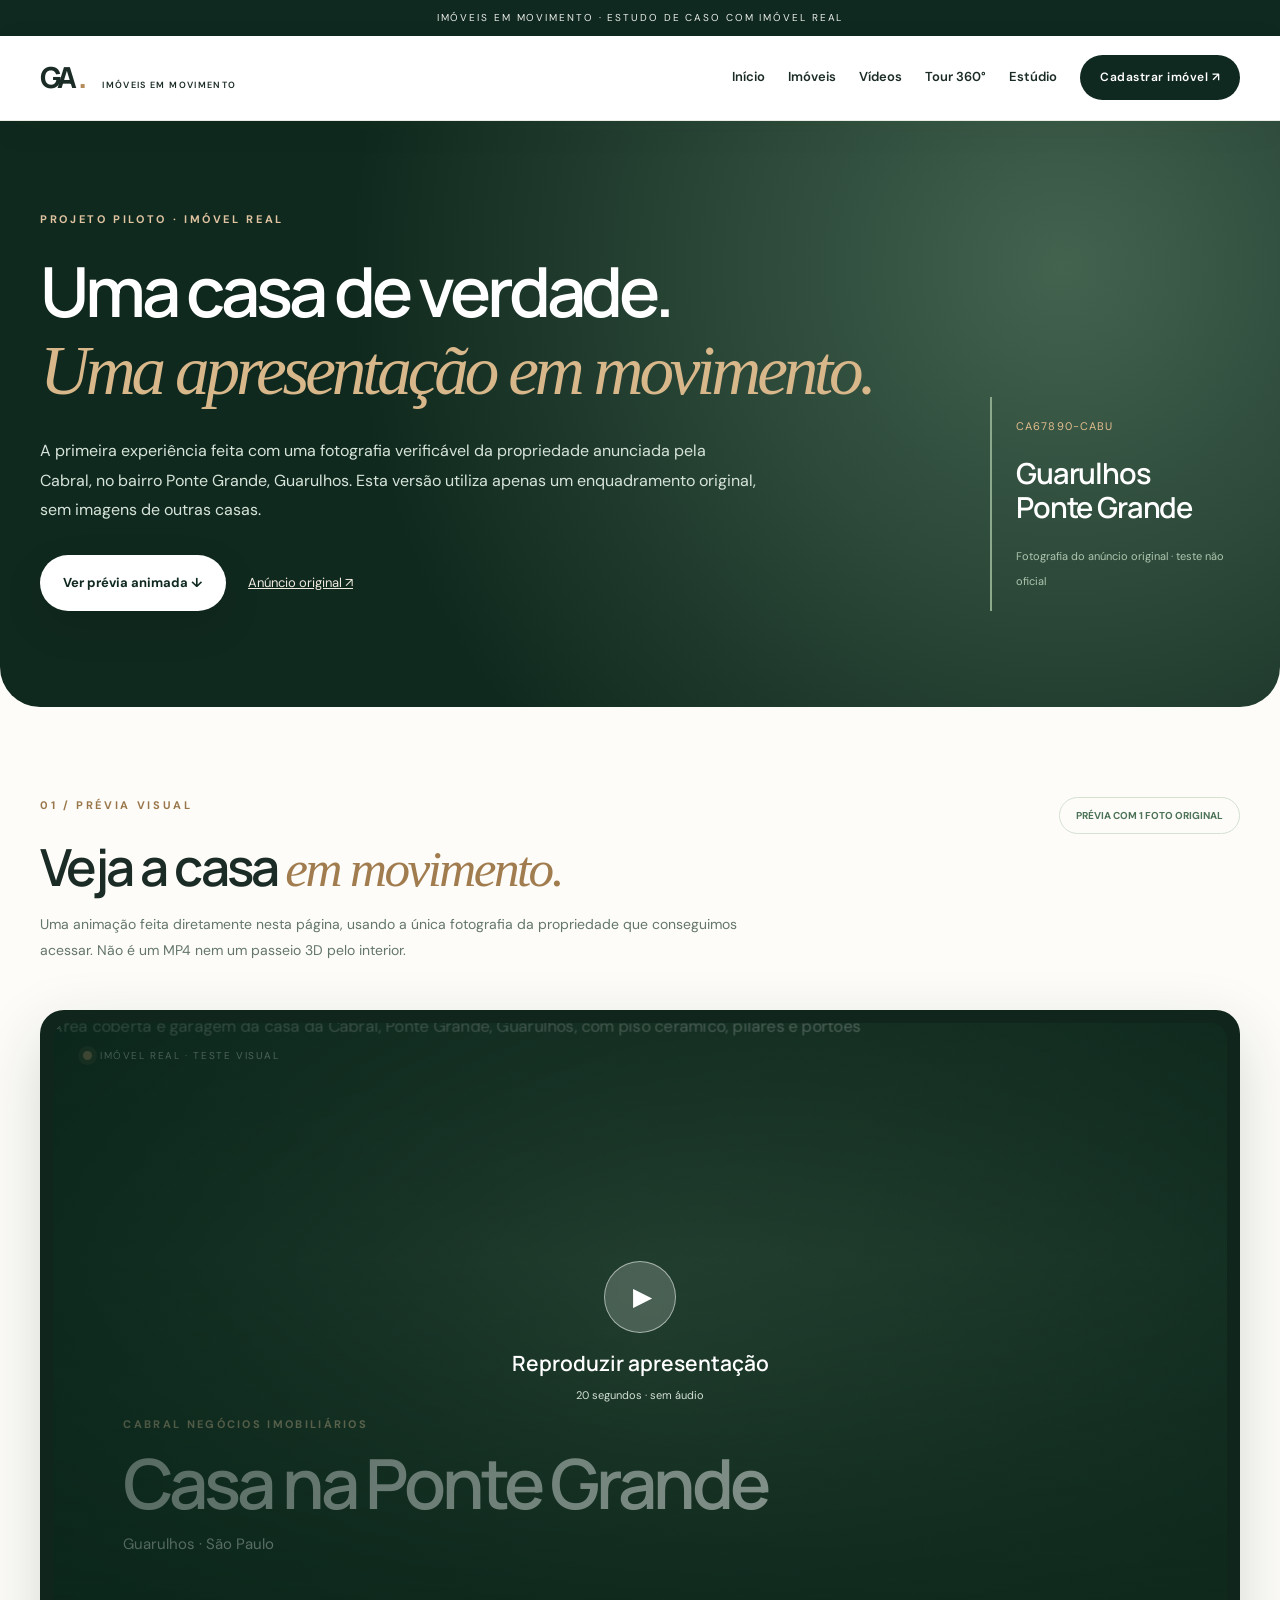
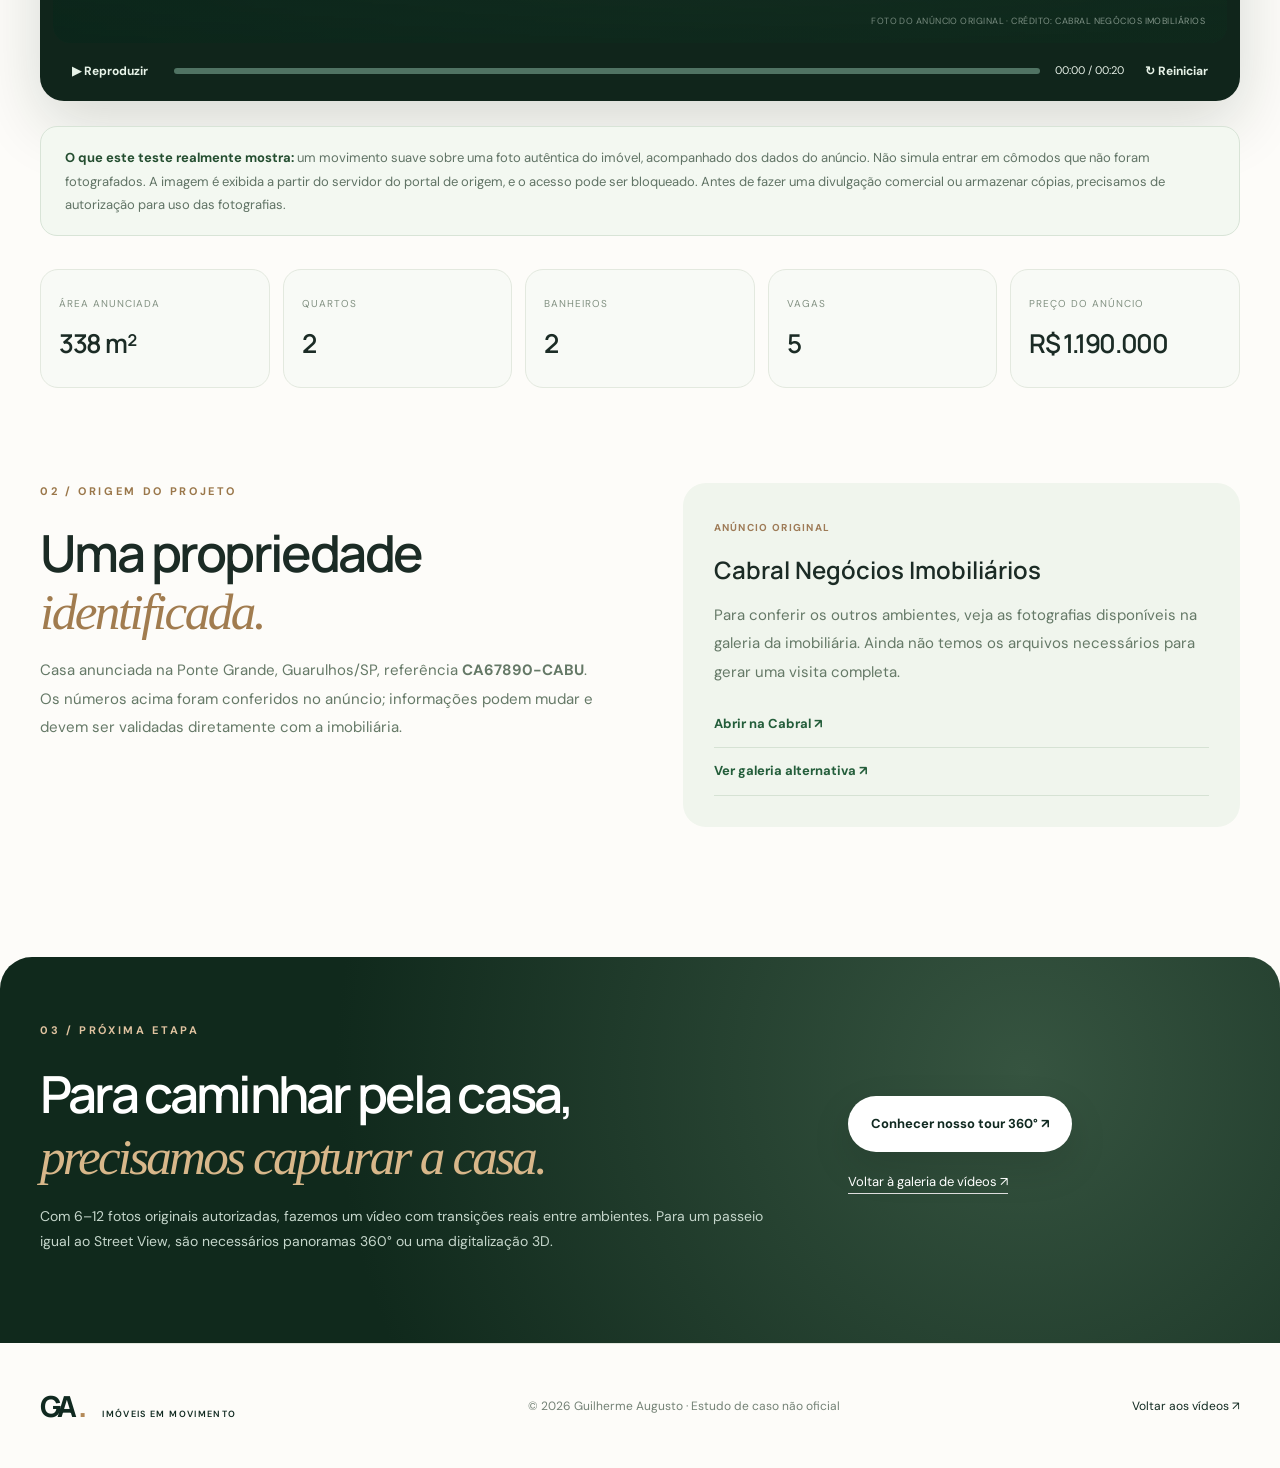
==== cabral-ponte-grande.html @ df55c334 "feat: estudo de caso Cabral Ponte Grande com previa audiovisual de foto real" ====
<!doctype html>
<html lang="pt-BR"><head>
<meta charset="utf-8"><meta name="viewport" content="width=device-width,initial-scale=1">
<meta name="theme-color" content="#102920"><meta name="description" content="Prévia animada com fotografia original e dados verificados do imóvel da Cabral Negócios Imobiliários, Ponte Grande, Guarulhos.">
<title>Casa real da Cabral · Teste de apresentação | Imóveis em Movimento</title>
<link rel="icon" href="assets/favicon.svg" type="image/svg+xml">
<link rel="stylesheet" href="css/styles.css"><link rel="stylesheet" href="css/showcase.css"><link rel="stylesheet" href="css/cabral.css">
<script defer src="js/app.js"></script><script defer src="js/cabral.js"></script>
</head><body>
<a class="skip" href="#main">Ir para o conteúdo</a>
<div class="announcement">IMÓVEIS EM MOVIMENTO · ESTUDO DE CASO COM IMÓVEL REAL</div>
<header class="nav-shell"><div class="wrap nav"><a href="index.html" class="logo" aria-label="Imóveis em Movimento, início">GA<span>.</span><small>IMÓVEIS EM MOVIMENTO</small></a><button class="menu-toggle" aria-label="Abrir navegação" aria-expanded="false">☰</button><nav class="nav-links" aria-label="Navegação principal"><a href="index.html">Início</a><a href="imoveis.html">Imóveis</a><a href="videos.html">Vídeos</a><a href="tour-virtual.html">Tour 360°</a><a href="estudio.html">Estúdio</a><a href="cadastrar.html" class="nav-cta">Cadastrar imóvel ↗</a></nav></div></header>
<main id="main">
<section class="cabral-header"><div class="wrap cabral-header-inner">
<div><div class="eyebrow light">PROJETO PILOTO · IMÓVEL REAL</div>
<h1>Uma casa de verdade.<br><em>Uma apresentação em movimento.</em></h1>
<p>A primeira experiência feita com uma fotografia verificável da propriedade anunciada pela Cabral, no bairro Ponte Grande, Guarulhos. Esta versão utiliza apenas um enquadramento original, sem imagens de outras casas.</p>
<div class="cabral-hero-actions"><a href="#player" class="btn btn-light">Ver prévia animada ↓</a><a href="https://www.cabralimobiliaria.com/imovel/casa-guarulhos-2-quartos/CA67890-CABU" class="cabral-text-link" target="_blank" rel="noopener noreferrer">Anúncio original ↗</a></div></div>
<div class="cabral-index"><span>CA67890-CABU</span><strong>Guarulhos<br>Ponte Grande</strong><small>Fotografia do anúncio original · teste não oficial</small></div></div></section>
<section class="cabral-main wrap" id="player">
<div class="cabral-topline"><div><div class="eyebrow">01 / PRÉVIA VISUAL</div><h2>Veja a casa <em>em movimento.</em></h2><p>Uma animação feita diretamente nesta página, usando a única fotografia da propriedade que conseguimos acessar. Não é um MP4 nem um passeio 3D pelo interior.</p></div>
<span class="cabral-tag">PRÉVIA COM 1 FOTO ORIGINAL</span></div>
<div class="cabral-film-shell" id="cabral-film-shell">
<div class="cabral-film" id="cabral-film" role="group" aria-label="Apresentação animada de um imóvel real da Cabral">
<img id="cabral-photo" src="https://www.chavesnamao.com.br/imn/0850x0450/N/60/imoveis/1340374/44616697/sp-guarulhos-ponte-grande-rua-manoel-martins-novo-casa-sobrado-a-venda-2-quartos-6a54d4c6-1.jpg" alt="Área coberta e garagem da casa da Cabral, Ponte Grande, Guarulhos, com piso cerâmico, pilares e portões" fetchpriority="high">
<div id="cabral-photo-fallback" class="cabral-photo-fallback" hidden><span>FOTO ORIGINAL INDISPONÍVEL</span><p>O portal da imobiliária pode bloquear a imagem incorporada. Abra a fotografia diretamente na fonte.</p><a href="https://www.chavesnamao.com.br/imn/0850x0450/N/60/imoveis/1340374/44616697/sp-guarulhos-ponte-grande-rua-manoel-martins-novo-casa-sobrado-a-venda-2-quartos-6a54d4c6-1.jpg" target="_blank" rel="noopener noreferrer">Abrir fotografia original ↗</a></div>
<div class="cabral-film-overlay"></div>
<div class="cabral-film-corner"><span class="cabral-record-dot"></span> IMÓVEL REAL · TESTE VISUAL</div>
<div class="cabral-film-sequence" id="cabral-film-sequence" aria-live="polite">
<div id="cabral-film-kicker">CABRAL NEGÓCIOS IMOBILIÁRIOS</div><strong id="cabral-film-headline">Casa na Ponte Grande</strong><span id="cabral-film-subheadline">Guarulhos · São Paulo</span>
</div>
<div class="cabral-photo-source">FOTO DO ANÚNCIO ORIGINAL · CRÉDITO: CABRAL NEGÓCIOS IMOBILIÁRIOS</div>
<button type="button" class="cabral-play-cover" id="cabral-start" aria-label="Iniciar apresentação animada"><span>▶</span><strong>Reproduzir apresentação</strong><small>20 segundos · sem áudio</small></button>
</div>
<div class="cabral-film-controls">
<button type="button" id="cabral-toggle" class="cabral-toggle">▶ Reproduzir</button>
<div class="cabral-progress" aria-label="Progresso da apresentação"><div id="cabral-progress"></div></div>
<span id="cabral-clock">00:00 / 00:20</span>
<button type="button" id="cabral-restart" class="cabral-restart">↻ Reiniciar</button>
</div></div>
<div class="cabral-notice"><strong>O que este teste realmente mostra:</strong> um movimento suave sobre uma foto autêntica do imóvel, acompanhado dos dados do anúncio. Não simula entrar em cômodos que não foram fotografados. A imagem é exibida a partir do servidor do portal de origem, e o acesso pode ser bloqueado. Antes de fazer uma divulgação comercial ou armazenar cópias, precisamos de autorização para uso das fotografias.</div>
<div class="cabral-facts">
<article><span>ÁREA ANUNCIADA</span><strong>338 m²</strong></article>
<article><span>QUARTOS</span><strong>2</strong></article>
<article><span>BANHEIROS</span><strong>2</strong></article>
<article><span>VAGAS</span><strong>5</strong></article>
<article><span>PREÇO DO ANÚNCIO</span><strong>R$ 1.190.000</strong></article>
</div>
<div class="cabral-source-grid">
<div><div class="eyebrow">02 / ORIGEM DO PROJETO</div><h2>Uma propriedade <em>identificada.</em></h2><p>Casa anunciada na Ponte Grande, Guarulhos/SP, referência <strong>CA67890-CABU</strong>. Os números acima foram conferidos no anúncio; informações podem mudar e devem ser validadas diretamente com a imobiliária.</p></div>
<div class="cabral-source-card"><span>ANÚNCIO ORIGINAL</span><strong>Cabral Negócios Imobiliários</strong><p>Para conferir os outros ambientes, veja as fotografias disponíveis na galeria da imobiliária. Ainda não temos os arquivos necessários para gerar uma visita completa.</p><a href="https://www.cabralimobiliaria.com/imovel/casa-guarulhos-2-quartos/CA67890-CABU" target="_blank" rel="noopener noreferrer">Abrir na Cabral ↗</a><a href="https://www.chavesnamao.com.br/imovel/casa-a-venda-2-quartos-com-garagem-sp-guarulhos-ponte-grande-338m2-RS1190000/id-44616697/" target="_blank" rel="noopener noreferrer">Ver galeria alternativa ↗</a></div>
</div>
</section>
<section class="cabral-next"><div class="wrap cabral-next-grid"><div><div class="eyebrow light">03 / PRÓXIMA ETAPA</div><h2>Para caminhar pela casa, <em>precisamos capturar a casa.</em></h2><p>Com 6–12 fotos originais autorizadas, fazemos um vídeo com transições reais entre ambientes. Para um passeio igual ao Street View, são necessários panoramas 360° ou uma digitalização 3D.</p></div><div class="cabral-next-links"><a class="btn btn-light" href="tour-virtual.html">Conhecer nosso tour 360° ↗</a><a href="videos.html">Voltar à galeria de vídeos ↗</a></div></div></section>
</main>
<footer><div class="wrap footer-row"><a href="index.html" class="logo footer-logo">GA<span>.</span><small>IMÓVEIS EM MOVIMENTO</small></a><span>© <span data-year></span> Guilherme Augusto · Estudo de caso não oficial</span><a href="videos.html">Voltar aos vídeos ↗</a></div></footer>
</body></html>
---- css/styles.css ----
@import url('https://fonts.googleapis.com/css2?family=DM+Sans:wght@400;500;600;700&family=Manrope:wght@400;500;600;700;800&display=swap');
:root{--dark:#102920;--green:#1a372d;--ink:#1b2b25;--text:#4e5b52;--gold:#bb9563;--sand:#f5f2eb;--line:#dadbd2;--white:#fff;--radius:4px}
*{box-sizing:border-box}html{scroll-behavior:smooth}body{margin:0;font-family:'DM Sans',Arial,sans-serif;background:#fff;color:var(--ink);line-height:1.55}button,input,select{font:inherit}img{max-width:100%;display:block}a{color:inherit;text-decoration:none}button{cursor:pointer}.wrap{width:min(1220px,calc(100% - 80px));margin-inline:auto}.skip{position:absolute;left:-9999px}.skip:focus{left:15px;top:15px;background:white;padding:12px;z-index:1000}.announcement{background:var(--dark);color:#e9ede7;font-size:10px;letter-spacing:.19em;text-align:center;padding:10px 12px}.announcement span{opacity:.58}.nav-shell{background:#fff;position:relative;z-index:20;border-bottom:1px solid #e9ebe5}.nav{height:84px;display:flex;align-items:center;justify-content:space-between;gap:20px}.logo{font-family:Manrope,sans-serif;font-weight:800;font-size:29px;letter-spacing:-.1em;display:inline-flex;align-items:baseline;gap:4px;white-space:nowrap}.logo span{color:var(--gold)}.logo small{font-family:'DM Sans',sans-serif;font-weight:600;letter-spacing:.15em;font-size:9px;margin-left:14px}.nav-links{display:flex;align-items:center;gap:32px;font-size:13px;font-weight:600}.nav-links a:not(.nav-cta):hover{color:#b08a58}.nav-cta{background:var(--dark);color:white!important;padding:13px 20px;letter-spacing:.04em;font-size:12px}.menu-toggle{display:none;border:0;background:transparent;font-size:23px}.hero{min-height:740px;display:grid;align-items:center;position:relative;color:#fff;overflow:hidden}.hero-visual{position:absolute;inset:0;background-image:url('https://images.unsplash.com/photo-1600585154340-be6161a56a0c?w=1900&q=90&fit=crop');background-size:cover;background-position:center;transform:scale(1.045);animation:heroMove 18s ease-in-out infinite alternate}@keyframes heroMove{to{transform:scale(1.105)}}.hero-shade{position:absolute;inset:0;background:linear-gradient(90deg,rgba(6,20,15,.82),rgba(9,23,17,.35) 72%,rgba(9,23,17,.15))}.hero-inner{z-index:1;position:relative;padding:110px 0}.eyebrow{font-size:11px;font-weight:700;letter-spacing:.24em;color:#9a774a;margin-bottom:24px}.eyebrow.light{color:#e0c3a0}.hero h1,.section h2,.studio-heading h1{font-family:Manrope,sans-serif;font-weight:600;letter-spacing:-.055em;line-height:1.13}.hero h1{font-size:clamp(56px,6.4vw,104px);max-width:870px;margin:0 0 24px}.hero h1 em,.section h2 em,.studio-heading h1 em{font-family:Georgia,serif;font-weight:400}.hero p{font-size:18px;max-width:550px;line-height:1.75;color:#f4f0e9}.hero-actions{display:flex;align-items:center;gap:32px;margin-top:32px}.btn{display:inline-flex;align-items:center;justify-content:space-between;gap:30px;padding:17px 22px;font-weight:700;font-size:13px;min-height:52px;border:1px solid transparent;transition:transform .2s,background .2s}.btn:hover{transform:translateY(-2px)}.btn-light{background:#fff;color:var(--dark)}.btn-dark{background:var(--dark);color:#fff;border:1px solid var(--dark)}.btn-outline{border:1px solid var(--dark);color:var(--dark);background:#fff}.quiet-link{color:#fff;border-bottom:1px solid #bbb;letter-spacing:.05em;font-size:13px}.hero-note{margin-top:115px;font-size:10px;letter-spacing:.17em;opacity:.75}.hero-vertical{position:absolute;right:25px;top:50%;transform:translateY(-50%);writing-mode:vertical-rl;z-index:2;font-size:10px;letter-spacing:.15em;color:#eee}.section{padding-top:112px;padding-bottom:112px}.section h2{font-size:clamp(38px,4.5vw,67px);margin:0 0 24px}.section-intro{display:grid;grid-template-columns:150px 1fr 260px;gap:60px}.section-index{color:#a4a9a2;font-size:11px;letter-spacing:.12em}.intro-copy{max-width:620px}.intro-copy p{font-size:17px;max-width:500px;color:var(--text)}.intro-counters{display:flex;flex-direction:column;gap:20px;padding-top:10px}.intro-counters div{display:flex;align-items:center;gap:15px;border-bottom:1px solid var(--line);padding:10px 0}.intro-counters strong{color:var(--gold);font-family:Georgia,serif;font-size:33px;font-weight:400}.intro-counters span{font-size:13px;color:var(--text)}.showcase{background:var(--sand)}.section-heading{display:flex;justify-content:space-between;align-items:end;gap:50px;margin-bottom:50px}.section-heading p{max-width:335px;color:var(--text);font-size:15px}.project-grid{display:grid;grid-template-columns:1fr 1fr;gap:32px}.project-image{height:420px;position:relative;display:block;overflow:hidden;background:#bec7bd}.project-image img{height:100%;width:100%;object-fit:cover;transition:transform .75s}.project-image:hover img{transform:scale(1.08)}.project-label{position:absolute;bottom:20px;left:22px;background:#fff;padding:9px 13px;font-size:10px;letter-spacing:.11em}.project-meta{display:flex;align-items:center;justify-content:space-between;padding:22px 0}.project-meta h3{font:600 23px Manrope,sans-serif;margin:0 0 3px}.project-meta p{margin:0;color:var(--text);font-size:12px}.round-arrow{border:1px solid #adb5a8;border-radius:50%;width:43px;height:43px;display:grid;place-items:center;font-size:21px}.feature-strip{border-top:1px solid var(--line);padding-top:28px;margin-top:40px;display:flex;justify-content:space-between;gap:15px;flex-wrap:wrap;color:#697469;font-size:10px;letter-spacing:.13em}.service-grid{display:grid;grid-template-columns:repeat(3,1fr);gap:25px}.service-grid article{background:var(--sand);padding:36px 30px;min-height:325px;display:flex;flex-direction:column}.service-grid article>span{color:#9d8a71;font-size:12px}.service-icon{font-family:Georgia,serif;font-size:50px;color:var(--green);margin:17px 0 6px}.service-grid h3{font:600 22px Manrope,sans-serif;margin:0 0 12px}.service-grid p{color:var(--text);font-size:14px;line-height:1.8}.process{background:var(--dark);color:#fff}.process-layout{display:grid;grid-template-columns:1.1fr 1fr;gap:110px}.process h2{font-size:clamp(38px,4vw,60px)}.steps>div{display:grid;grid-template-columns:50px 1fr;gap:24px;border-bottom:1px solid #50685b;padding:17px 0}.steps span{font-family:Georgia,serif;font-size:27px;color:var(--gold)}.steps p{color:#dce5dd;margin:3px 0;font-size:16px}.invitation{text-align:center;max-width:900px}.invitation h2{max-width:760px;margin:0 auto 24px}.invitation p{max-width:570px;margin:0 auto 28px;color:var(--text)}.actions-center{display:flex;gap:14px;justify-content:center;flex-wrap:wrap}.footer-row{border-top:1px solid var(--line);display:flex;align-items:center;justify-content:space-between;gap:20px;min-height:125px;color:#738175;font-size:12px}.footer-logo{color:var(--dark)}.footer-row>a:last-child{color:var(--dark)}.property-hero{height:520px;position:relative;display:flex;align-items:end;color:#fff}.property-hero:after{content:"";position:absolute;inset:0;background:linear-gradient(0deg,rgba(12,35,24,.75),transparent 80%)}.property-hero>img{position:absolute;width:100%;height:100%;object-fit:cover}.property-title{position:relative;z-index:1;padding-bottom:65px}.property-title h1{font:600 clamp(42px,6vw,75px) Manrope,sans-serif;margin:0}.property-title p{font-size:18px}.property-overview{display:grid;grid-template-columns:1fr 1fr;gap:80px}.property-overview p{color:var(--text);line-height:1.9;margin-bottom:28px}.gallery{padding-top:0;display:grid;grid-template-columns:2fr 1fr;gap:18px}.gallery img{width:100%;height:300px;object-fit:cover}.gallery img:first-child{grid-row:span 2;height:618px}.studio-heading{display:grid;grid-template-columns:1fr 340px;align-items:end;gap:60px;padding-top:85px;padding-bottom:55px}.studio-heading h1{font-size:clamp(48px,5vw,77px);margin:0 0 15px}.studio-heading p{max-width:600px;color:var(--text);font-size:17px}.studio-mini{display:grid;grid-template-columns:32px 1fr;gap:8px 14px}.studio-mini span{font-family:Georgia,serif;color:#a67f50;font-size:21px}.studio-mini p{font-size:12px;margin:3px 0;color:var(--text)}.studio-grid{display:grid;grid-template-columns:410px minmax(0,1fr);gap:24px;margin-bottom:110px}.form-card,.preview-card{border:1px solid var(--line);padding:34px;background:#fff;min-width:0}.form-kicker{font-size:10px;color:#a07c50;letter-spacing:.17em;font-weight:700}.form-card h2,.preview-card h2{font:600 25px Manrope,sans-serif;margin:10px 0 22px}.form-card label{display:block;font-size:12px;font-weight:700;margin:19px 0 8px}.form-card input:not([type=file]),select{height:47px;width:100%;border:1px solid #d1d8d0;padding:0 12px;background:white;color:var(--ink);outline-color:#768f7e}.dropzone{position:relative;border:1px dashed #9bb0a0;padding:22px 16px;text-align:center;background:#f6f8f4;display:flex;flex-direction:column;align-items:center;gap:5px;overflow:hidden}.dropzone input{position:absolute;inset:0;opacity:0;cursor:pointer;width:100%;height:100%}.dropzone-decoration{font-size:32px;color:var(--green)}.dropzone strong{font-size:13px}.dropzone small{font-size:11px;color:#6b786f}.picked{font-size:12px;color:#657467;margin-top:10px;max-height:130px;overflow-y:auto}.picked .photo-entry{display:flex;align-items:center;justify-content:space-between;padding:5px 0;border-bottom:1px solid #e8ebe6;gap:15px}.picked .photo-entry button{border:0;background:#e9eae6;padding:3px 7px}.form-cols{display:grid;grid-template-columns:1fr 1fr;gap:12px}.render-btn{width:100%;margin-top:26px}.render-btn:disabled{opacity:.45;cursor:not-allowed}.clear-btn{margin-top:12px;background:transparent;border:0;padding:5px 0;color:#657469;text-decoration:underline;font-size:12px}.status{font-size:12px;color:#53665a;min-height:40px}.progress{height:7px;background:#dce5d9;border-radius:10px;overflow:hidden}.progress>div{height:100%;background:#5e9073;width:0;transition:width .3s}.preview-head{display:flex;align-items:center;justify-content:space-between;gap:15px}.preview-head>span{font-size:10px;color:#637669}.video-frame{position:relative;background:#142b22;border:1px solid #244232;display:flex;justify-content:center;align-items:center;overflow:hidden;width:100%;max-height:590px;aspect-ratio:16/9}.video-frame.vertical{aspect-ratio:9/16;max-width:335px;margin-inline:auto}.video-frame canvas{width:100%;height:100%;object-fit:contain;display:block}.empty-preview{position:absolute;inset:0;background:radial-gradient(circle at 50% 40%,#314d3f,#142a22);display:flex;flex-direction:column;align-items:center;justify-content:center;text-align:center;color:#f6faf6;gap:8px;padding:15px}.empty-preview>span{font-size:44px;color:#b5c8bb}.empty-preview strong{font-size:16px}.empty-preview small{color:#b0beaf}.studio-features{display:flex;gap:20px;flex-wrap:wrap;color:#708272;font-size:11px;margin:20px 0}.info-note{background:#f4f5f0;padding:21px;border-left:3px solid var(--gold);font-size:13px}.info-note p{color:#58675c;line-height:1.8;margin:5px 0}.render-result{margin-top:26px}.render-result>strong{color:#255e39}.render-result p{font-size:13px;color:#71806e}.render-result video{width:100%;max-height:380px;background:#111}.render-result a{margin-top:12px;width:100%}
@media(max-width:1000px){.section-intro{grid-template-columns:1fr 1fr;gap:35px}.section-index{grid-column:1/-1}.studio-grid{grid-template-columns:1fr}.studio-heading{grid-template-columns:1fr}.studio-mini{max-width:400px}.process-layout{gap:50px}.wrap{width:min(1220px,calc(100% - 45px))}}@media(max-width:690px){.wrap{width:calc(100% - 34px)}.nav{height:73px}.logo{font-size:25px}.logo small{font-size:8px;margin-left:9px}.menu-toggle{display:block}.nav-links{display:none;position:absolute;left:0;right:0;top:73px;flex-direction:column;background:white;padding:25px;align-items:stretch;box-shadow:0 15px 25px #0001;gap:23px}.nav-links.open{display:flex}.nav-links.always{display:flex;position:static;box-shadow:none;padding:0;width:auto;gap:8px}.nav-links.always>a:not(.nav-cta){font-size:11px}.nav-links.always .nav-cta{display:none}.hero{min-height:620px}.hero-inner{padding:65px 0}.hero h1{font-size:clamp(48px,11vw,69px)}.hero p{font-size:15px}.hero-note{margin-top:80px}.hero-vertical{display:none}.hero-actions{align-items:flex-start;flex-direction:column;gap:25px}.section{padding-top:75px;padding-bottom:75px}.section h2{font-size:clamp(36px,8vw,47px)}.section-intro{grid-template-columns:1fr}.intro-counters{flex-direction:row;flex-wrap:wrap}.intro-counters div{min-width:120px}.section-heading{display:block}.section-heading p{max-width:none}.project-grid,.service-grid,.process-layout,.property-overview,.gallery{grid-template-columns:1fr}.project-image{height:310px}.process-layout{gap:30px}.gallery img,.gallery img:first-child{height:260px;grid-row:auto}.footer-row{flex-direction:column;align-items:flex-start;padding:25px 0;gap:8px}.property-hero{height:400px}.studio-heading{padding-top:55px;padding-bottom:25px}.studio-grid{margin-bottom:65px}.form-card,.preview-card{padding:18px}.preview-head>span{display:none}.announcement{font-size:8px}.announcement span{display:none}}@media(prefers-reduced-motion:reduce){*,*:before,*:after{scroll-behavior:auto!important;animation:none!important;transition:none!important}}
/* =============================================================
   V3 — interface editorial e organica / 11 nov 2026
   Camada visual: nao altera a logica do estudio.
   ============================================================= */
:root{
  --radius:22px;
  --gold:#b48a59;
  --sand:#f5f4f0;
  --line:#e1e4dc;
}
body{background:#fdfcf9}
button,a,input,select{transition:background-color .22s ease,border-color .22s ease,box-shadow .22s ease,transform .28s ease}
:focus-visible{outline:3px solid #be9965;outline-offset:4px}
.nav-shell{background:rgba(255,255,255,.97);box-shadow:0 8px 40px rgba(24,48,37,.035)}
.nav-cta,.btn{border-radius:999px}
.nav-cta:hover,.btn-dark:hover{background:#285743}
.btn-light{box-shadow:0 15px 40px rgba(0,0,0,.12)}
.hero{min-height:min(780px,calc(100svh - 114px));margin:0 18px;border-radius:0 0 38px 38px;box-shadow:0 24px 64px rgba(22,44,32,.14);isolation:isolate}
.hero-shade{background:linear-gradient(100deg,rgba(6,24,17,.84) 0%,rgba(7,28,20,.55) 53%,rgba(15,30,22,.19) 100%)}
.hero-visual{border-radius:inherit}
.hero h1{letter-spacing:-.065em;text-wrap:balance}
.hero h1 em{color:#ecd9b8}
.hero p{color:#f7f7f2}
.hero-note{border-top:1px solid rgba(255,255,255,.26);max-width:470px;padding-top:16px}
.section-intro{position:relative}
.intro-counters div{border-bottom:1px solid #dfe3d9}
.section-heading h2 em,.section-intro h2 em,.invitation h2 em{color:#9a7447}
.showcase{background:linear-gradient(155deg,#f2f1eb 0%,#f9f8f4 85%);border-radius:42px 42px 0 0}
.project-image{border-radius:26px;box-shadow:0 12px 35px rgba(11,35,24,.10);isolation:isolate}
.project-image img{filter:saturate(.94)}
.project-image:after{content:"";position:absolute;inset:50% 0 0;background:linear-gradient(0deg,rgba(0,0,0,.22),transparent);pointer-events:none}
.project-label{border-radius:999px;z-index:1;box-shadow:0 5px 22px #0002}
.project-card{transition:transform .28s ease}
.project-card:hover{transform:translateY(-7px)}
.project-meta{gap:12px}
.round-arrow{background:#fff;border:0;box-shadow:0 8px 24px rgba(10,40,23,.08);transition:transform .25s,background-color .25s}
.round-arrow:hover{transform:translate(3px,-3px);background:#f4e7d4}
.service-grid article{position:relative;background:linear-gradient(150deg,#fbfcf8,#f0f3ed);border:1px solid #e1e7dd;border-radius:26px;overflow:hidden;transition:transform .3s,box-shadow .3s,border-color .3s}
.service-grid article:after{content:"";position:absolute;right:-95px;bottom:-100px;width:230px;height:230px;background:radial-gradient(circle,#dee9dc,transparent 70%);pointer-events:none}
.service-grid article:hover{transform:translateY(-8px);box-shadow:0 22px 55px rgba(33,66,45,.10);border-color:#b6caba}
.service-icon{position:relative;z-index:1}
.process{background:radial-gradient(circle at 80% 10%,#315440 0%,#102920 51%);border-radius:40px 40px 0 0}
.invitation{position:relative}
.actions-center .btn{min-width:200px}
.footer-row{border-top:1px solid #e3e7de}
.property-hero{margin:0 18px;border-radius:0 0 34px 34px;overflow:hidden}
.gallery img{border-radius:20px;box-shadow:0 12px 30px rgba(10,35,25,.09)}
.studio-heading h1 em{color:#a07c50}
.form-card,.preview-card{border:1px solid #e5e9df;border-radius:26px;box-shadow:0 18px 60px rgba(22,47,32,.07);overflow:hidden}
.form-card{background:linear-gradient(170deg,#fff 0%,#fcfdf9 100%)}
.preview-card{background:#fff}
.form-card input:not([type=file]),.form-card select{border-radius:12px;border-color:#dce2d8;background:#fff}
.dropzone{border-radius:19px;border:2px dashed #b6c6b4;background:linear-gradient(150deg,#f8fbf5,#eef4ed);padding:30px 14px;transition:background .25s,border-color .25s}
.dropzone:hover{background:#ecf5e9;border-color:#80a388}
.dropzone-decoration{border-radius:50%;width:48px;height:48px;display:grid;place-items:center;background:#dbeadd}
.render-btn{justify-content:center}
.video-frame{border-radius:20px;background:#142b22;box-shadow:0 12px 35px rgba(20,43,34,.12)}
.video-frame.vertical{border-radius:24px}
.empty-preview{background:radial-gradient(circle at 50% 35%,#3b604a,#152d22 85%)}
.info-note{border-radius:14px;border-left:4px solid var(--gold)}
.render-result video{border-radius:12px}
.studio-mini{background:#f4f6f1;padding:20px 24px;border-radius:19px}
@media(max-width:690px){
  .hero{margin:0 8px;min-height:620px;border-radius:0 0 24px 24px}
  .showcase,.process{border-radius:25px 25px 0 0}
  .property-hero{margin:0 8px;border-radius:0 0 22px 22px}
  .project-image{border-radius:18px}
  .service-grid article,.form-card,.preview-card{border-radius:19px}
  .service-grid article:hover,.project-card:hover{transform:none}
  .studio-mini{padding:15px}
  .hero h1{font-size:clamp(44px,11vw,64px)}
  .nav .nav-links.always{gap:5px}
}
@media(prefers-reduced-motion:reduce){.project-card:hover,.service-grid article:hover{transform:none!important}}
---- css/showcase.css ----
/* V4 • Conteúdo editorial, vitrine, vídeos e painel demonstrativo */
:root{--ui-deep:#173329;--ui-soft:#eff3ec;--ui-cream:#faf8f4;--ui-muted:#67786b;--ui-gold:#b99460;--ui-border:#dfe5da}
[hidden]{display:none!important}
.page-hero{background:linear-gradient(115deg,#faf9f5,#f2f5ee);padding:85px 0 70px;position:relative;overflow:hidden;border-radius:0 0 44px 44px}
.page-hero:after{content:"";position:absolute;right:-180px;top:-220px;width:650px;height:650px;background:radial-gradient(circle,rgba(219,226,208,.65),transparent 69%);pointer-events:none}
.page-hero-grid{display:grid;grid-template-columns:1fr .87fr;gap:9%;align-items:center;position:relative;z-index:1}
.page-hero .eyebrow{color:#a28253;font-size:11px}
.page-hero h1,.compact-hero h1{font:600 clamp(44px,5.2vw,77px)/1.13 Manrope,sans-serif;letter-spacing:-.062em;max-width:770px;margin:0 0 26px;color:var(--dark)}
.page-hero h1 em,.compact-hero h1 em{font-family:Georgia,serif;font-weight:400;color:#9d7950}
.page-hero p{font-size:17px;line-height:1.8;max-width:550px;color:#647366;margin:0 0 28px}
.page-hero-visual{height:435px;border-radius:26px 95px 26px 26px;overflow:hidden;position:relative;box-shadow:0 25px 65px rgba(29,64,46,.16)}
.page-hero-visual img{width:100%;height:100%;object-fit:cover;transition:transform .8s}
.page-hero-visual:hover img{transform:scale(1.055)}
.page-hero-visual span{position:absolute;bottom:18px;left:20px;padding:9px 15px;background:#fff;color:#46614a;font-size:10px;letter-spacing:.13em;border-radius:999px}
.page-hero-actions{display:flex;gap:25px;align-items:center;flex-wrap:wrap}
.inline-link{border-bottom:1px solid currentColor;font-weight:600;font-size:13px}
.search-section,.video-collection{padding-top:96px;padding-bottom:110px}
.search-section-intro{display:flex;justify-content:space-between;align-items:end;gap:20px;margin-bottom:34px}
.search-section-intro h2{font:600 clamp(32px,3.6vw,47px) Manrope,sans-serif;letter-spacing:-.05em;margin:0}
.search-section-intro .eyebrow{margin-bottom:12px}
.search-section-intro>span{font-size:12px;color:var(--ui-muted);padding-bottom:7px}
.search-controls{display:grid;grid-template-columns:2fr 1fr;gap:16px;margin-bottom:37px}
.search-field{display:flex;flex-direction:column;gap:9px}
.search-field span{font-size:10px;letter-spacing:.15em;font-weight:700;color:#758877}
.search-field input,.search-field select{appearance:none;height:55px;padding:0 19px;border:1px solid #dbe4d9;background:#f9faf7;border-radius:14px;color:var(--ink);width:100%;font-size:14px;outline-color:#93aa94}
.search-field select{background-image:linear-gradient(45deg,transparent 50%,#49624d 50%),linear-gradient(135deg,#49624d 50%,transparent 50%);background-position:calc(100% - 22px) 24px,calc(100% - 17px) 24px;background-size:5px 5px,5px 5px;background-repeat:no-repeat}
.listing-grid{display:grid;grid-template-columns:repeat(3,minmax(0,1fr));gap:28px}
.listing-card{display:block;border-radius:22px;overflow:hidden;background:white;border:1px solid #e7ebe5;box-shadow:0 8px 28px rgba(21,50,31,.045);transition:transform .32s,box-shadow .32s}
.listing-card:hover{transform:translateY(-8px);box-shadow:0 21px 52px rgba(26,63,42,.14)}
.listing-photo{position:relative;height:280px;overflow:hidden;background:#dce5da}
.listing-photo img{width:100%;height:100%;object-fit:cover;transition:transform .7s}
.listing-card:hover .listing-photo img{transform:scale(1.07)}
.listing-chip{position:absolute;top:18px;left:17px;padding:7px 11px;border-radius:999px;background:rgba(255,255,255,.95);color:#345741;font-size:9px;font-weight:700;letter-spacing:.07em}
.listing-icon{position:absolute;right:17px;bottom:17px;width:40px;height:40px;border-radius:50%;background:#fff;display:grid;place-items:center;font-size:20px}
.listing-content{padding:24px 24px 22px}
.listing-eyebrow{font-size:10px;letter-spacing:.1em;color:#a08055;font-weight:700;text-transform:uppercase;margin-bottom:9px}
.listing-content h3{font:600 21px Manrope,sans-serif;letter-spacing:-.04em;margin:0 0 6px}
.listing-content>p{margin:0;color:#718073;font-size:13px;min-height:22px}
.listing-bottom{border-top:1px solid #e8eee7;display:flex;justify-content:space-between;gap:10px;margin-top:18px;padding-top:17px;font-size:11px;font-weight:700;color:#566f5b}
.listing-type{font-weight:500;color:#859183}
.notice-inline{background:#f1f5ef;border:1px solid #d9e4d5;border-radius:17px;margin-top:48px;padding:19px 24px;font-size:13px;line-height:1.8;color:#5d725f}
.notice-inline strong{color:#2b4e36}
.empty-results{text-align:center;padding:46px;background:#f6f7f3;border-radius:19px;color:#5d6e60}
.cta-section{background:linear-gradient(110deg,#153329,#345845);color:white;border-radius:28px;padding:49px 58px;margin-bottom:110px;display:flex;align-items:center;justify-content:space-between;gap:38px;position:relative;overflow:hidden}
.cta-section:before{content:"";position:absolute;right:10%;top:-115px;width:380px;height:380px;border:1px solid rgba(255,255,255,.13);border-radius:50%;pointer-events:none}
.cta-section>div,.cta-section>a{position:relative;z-index:1}
.cta-section span{color:#bbd1b8;font-size:10px;font-weight:700;letter-spacing:.16em}
.cta-section h2{font:500 clamp(26px,3.4vw,41px)/1.2 Manrope,sans-serif;letter-spacing:-.04em;max-width:720px;margin:11px 0 0}
.cta-section h2 em{font:italic 400 1.1em Georgia,serif;color:#e7d0ac}
.cta-section .btn{white-space:nowrap}
.video-tiles{display:grid;grid-template-columns:repeat(3,minmax(0,1fr));gap:28px}
.video-tile{border-radius:23px;overflow:hidden;border:1px solid #e4eae1;background:#fff;box-shadow:0 8px 26px rgba(22,54,32,.05)}
.video-teaser{width:100%;aspect-ratio:4/5;border:0;display:block;position:relative;background:#26382e;overflow:hidden;padding:0}
.video-teaser-visual{position:absolute;inset:0;overflow:hidden}
.video-teaser-visual img{position:absolute;inset:0;width:100%;height:100%;object-fit:cover;opacity:0;animation:showSlide 12s infinite ease-in-out}
.video-teaser-visual img:first-child{opacity:1}
@keyframes showSlide{0%{opacity:0;transform:scale(1.03)}4%{opacity:1}28%{opacity:1}34%{opacity:0;transform:scale(1.16)}100%{opacity:0;transform:scale(1.16)}}
.video-teaser:after{content:"";position:absolute;inset:0;background:linear-gradient(0deg,#0d2510a6,transparent 48%);pointer-events:none}
.video-play{position:absolute;top:50%;left:50%;transform:translate(-50%,-50%);width:69px;height:69px;border:1px solid #ffffffa6;backdrop-filter:blur(10px);background:#ffffff40;border-radius:50%;display:grid;place-items:center;color:white;font-size:20px;text-indent:3px;z-index:1;transition:transform .25s}
.video-teaser:hover .video-play{transform:translate(-50%,-50%) scale(1.12)}
.video-length{position:absolute;right:19px;bottom:20px;background:#fff;color:#31553c;font-size:11px;padding:6px 10px;border-radius:999px;z-index:1;font-weight:700}
.video-tile-info{display:flex;align-items:center;justify-content:space-between;gap:10px;padding:22px 20px}
.video-tile-info h3{font:600 20px Manrope,sans-serif;letter-spacing:-.035em;margin:0 0 5px}
.video-tile-info p{font-size:9px;letter-spacing:.1em;color:#88988a;margin:0}
.video-tile-info button{border:0;background:#eaf1e9;border-radius:999px;padding:10px 12px;color:#244b31;font-size:11px;font-weight:700;white-space:nowrap}
.modal-open{overflow:hidden}
.film-modal{position:fixed;inset:0;z-index:100;background:#091912a8;display:grid;place-items:center;padding:18px}
.film-backdrop{position:absolute;inset:0}
.film-panel{position:relative;width:min(960px,100%);max-height:95vh;overflow:auto;background:#fdfdfb;border-radius:24px;padding:23px;box-shadow:0 35px 110px #0007}
.film-top{display:flex;justify-content:space-between;align-items:center;gap:20px;padding:6px 5px 19px}
.film-top small{font-size:9px;letter-spacing:.16em;color:#9d8057}
.film-top h2{font:600 25px Manrope,sans-serif;margin:4px 0 0}
.film-top button{border:1px solid #dfe4dd;border-radius:50%;background:white;width:39px;height:39px;font-size:18px}
.film-screen{aspect-ratio:16/9;position:relative;overflow:hidden;border-radius:16px;background:#0c2819}
.film-screen>img{position:absolute;inset:0;width:100%;height:100%;object-fit:cover;transition:opacity .4s;will-change:transform}
.film-gradient{position:absolute;inset:40% 0 0;background:linear-gradient(0deg,#091c13b8,transparent)}
.film-caption{position:absolute;left:6%;bottom:10%;display:flex;flex-direction:column;gap:4px;color:#fff;pointer-events:none}
.film-caption span:first-child{font-size:10px;letter-spacing:.18em;color:#d9c0a0}
.film-caption strong{font:500 clamp(26px,4vw,46px) Manrope,sans-serif;letter-spacing:-.05em}
.film-caption span:last-child{font-size:13px}
.film-screen>button{position:absolute;right:5%;bottom:10%;background:#ffffff45;color:white;border:1px solid #ffffff99;backdrop-filter:blur(6px);height:45px;width:45px;border-radius:50%;cursor:pointer}
.film-controls{display:flex;align-items:center;gap:20px;padding:20px 3px 5px;color:#576657;font-size:11px}
.film-track{height:6px;background:#e0e7dc;flex:1;border-radius:999px;overflow:hidden}
.film-track div{height:100%;width:0;background:#bd995f}
.film-controls button{border:0;background:none;color:#315d3a;font-size:12px;font-weight:700;cursor:pointer}
.film-footnote{color:#718072;font-size:11px;margin:8px 4px}
.compact-hero{padding:66px 0 58px}
.compact-hero p{max-width:700px;margin:0}
.admin-shell{padding-top:58px;padding-bottom:100px}
.admin-status{background:#ebf2eb;border:1px solid #d4e3d4;border-radius:17px;padding:20px 24px;display:flex;justify-content:space-between;gap:20px;align-items:center;margin-bottom:28px}
.admin-status strong{font-size:14px;color:#2b593b;display:flex;align-items:center;gap:9px}
.admin-status p{font-size:12px;color:#607563;margin:8px 0 0;max-width:740px}
.admin-status>span{font-size:10px;color:#668369;letter-spacing:.08em;white-space:nowrap}
.status-indicator{width:9px;height:9px;border-radius:50%;background:#5ba66a;display:inline-block}
.admin-grid{display:grid;grid-template-columns:minmax(0,1.65fr) minmax(250px,.8fr);gap:27px;align-items:start}
.admin-form{background:white;border:1px solid #e2e8df;border-radius:25px;padding:34px;box-shadow:0 13px 38px rgba(26,48,32,.05)}
.form-heading{display:flex;justify-content:space-between;gap:12px;align-items:end;border-bottom:1px solid #e6ebe4;padding-bottom:22px;margin-bottom:22px}
.form-heading small,.sidebar-copy small{font-size:10px;letter-spacing:.13em;color:#a08057;font-weight:700}
.form-heading h2{font:600 27px Manrope,sans-serif;margin:5px 0 0}
.form-heading>span{color:#8c9789;font-size:11px}
.admin-form label{display:block;font-size:12px;font-weight:700;color:#526252;margin-bottom:19px}
.admin-form label>span{font-weight:400;color:#9ba599}
.field-grid{display:grid;grid-template-columns:1fr 1fr;gap:16px}
.field-grid.four{grid-template-columns:repeat(4,minmax(0,1fr))}
.admin-form input:not([type=file]),.admin-form select,.admin-form textarea{display:block;border:1px solid #dce5d9;border-radius:11px;padding:11px 13px;width:100%;margin-top:8px;font-size:14px;background:#fcfdfa;color:#1d3927;outline-color:#7d9e7c}
.admin-form input:not([type=file]),.admin-form select{height:48px}
.admin-form textarea{resize:vertical;min-height:100px}
.upload-zone{background:#f4f8f2;border:2px dashed #b5c5b5;border-radius:17px;padding:30px 20px;position:relative;display:flex;flex-direction:column;gap:8px;align-items:center;text-align:center;margin-top:10px}
.upload-zone input{position:absolute;inset:0;opacity:0;cursor:pointer}
.upload-icon{background:#e1ece0;width:54px;height:54px;display:grid;place-items:center;border-radius:50%;font-size:29px;color:#487a57}
.upload-zone small{font-weight:400;color:#829383}
.upload-preview{display:grid;grid-template-columns:repeat(5,minmax(0,1fr));gap:9px}
.upload-preview img{width:100%;height:90px;object-fit:cover;border-radius:11px}
.field-note{font-size:11px;color:#758674}
.admin-actions{display:flex;gap:13px;flex-wrap:wrap;margin-top:22px}
.admin-actions .btn{min-width:190px;justify-content:center}
.admin-message{font-size:12px;color:#2d7240;font-weight:600;min-height:21px}
.admin-message.error{color:#ae3030}
.sidebar-visual{height:275px;border-radius:22px 22px 0 0;overflow:hidden}
.sidebar-visual img{width:100%;height:100%;object-fit:cover}
.sidebar-copy{background:#f0f4ed;border-radius:0 0 22px 22px;padding:27px}
.sidebar-copy h3{font:600 26px/1.2 Manrope,sans-serif;letter-spacing:-.04em;margin:12px 0}
.sidebar-copy p{font-size:13px;line-height:1.75;color:#607365}
.sidebar-copy a{color:#315b3c;font-size:12px;font-weight:700;text-decoration:underline}
.my-list-head{display:flex;justify-content:space-between;align-items:end;margin:85px 0 25px}
.my-list-head .eyebrow{margin:0 0 8px}
.my-list-head h2{font:600 35px Manrope,sans-serif;margin:0}
.my-list-head>span{color:#859283;font-size:12px}
.my-properties{display:grid;gap:11px}
.my-property{display:grid;grid-template-columns:100px 1fr auto;gap:20px;align-items:center;padding:12px;border:1px solid #e0e7de;border-radius:16px}
.my-property>img{width:100px;height:76px;object-fit:cover;border-radius:10px}
.my-property strong{display:block;font-size:15px}
.my-property span{font-size:12px;color:#7f917f}
.my-actions{display:flex;gap:8px;align-items:center;flex-wrap:wrap}
.my-actions a,.my-actions button{border:1px solid #d3e1d4;background:#f3f7f1;padding:8px 12px;border-radius:999px;font-size:12px;color:#356143;cursor:pointer}
.my-actions .danger{background:#fff5f3;color:#aa3c36;border-color:#f2d4cf}
.no-properties{padding:30px;background:#f5f7f2;border-radius:16px;color:#7b897a;font-size:14px}
.detail-loading{padding:90px 0;text-align:center;color:#7e8b80}
.detail-hero{position:relative;min-height:540px;margin:0 18px;display:flex;align-items:end;overflow:hidden;border-radius:0 0 35px 35px;background:#284c35}
.detail-hero>img{position:absolute;inset:0;width:100%;height:100%;object-fit:cover}
.detail-overlay{position:absolute;inset:0;background:linear-gradient(0deg,rgba(7,25,15,.9),rgba(7,25,15,.05) 80%)}
.detail-hero-copy{position:relative;color:white;padding-bottom:70px}
.detail-hero-copy h1{font:600 clamp(42px,6vw,77px)/1.15 Manrope,sans-serif;letter-spacing:-.06em;margin:0}
.detail-hero-copy p{font-size:17px;color:#e6eee3}
.detail-status{display:inline-block;border:1px solid #ffffff8f;color:white;border-radius:999px;padding:7px 14px;font-size:10px;letter-spacing:.08em}
.detail-body{display:grid;grid-template-columns:minmax(0,1fr) 310px;gap:80px;padding-top:95px;padding-bottom:85px}
.detail-body h2{font:600 39px Manrope,sans-serif;margin:0 0 24px;letter-spacing:-.045em}
.detail-main>p{font-size:16px;color:#677966;line-height:1.85;max-width:730px}
.detail-stats{display:flex;gap:12px;flex-wrap:wrap;margin:45px 0 58px}
.detail-stats>div{background:#f3f6f0;border-radius:14px;padding:17px 20px;min-width:105px}
.detail-stats span{display:block;font-size:10px;color:#889686;letter-spacing:.08em}
.detail-stats strong{display:block;font-size:19px;margin-top:7px}
.detail-main h3{font:600 27px Manrope,sans-serif;letter-spacing:-.03em}
.detail-gallery{display:grid;grid-template-columns:1fr 1fr;gap:13px}
.detail-gallery img{width:100%;height:260px;object-fit:cover;border-radius:15px}
.detail-gallery img:first-child{grid-column:1/-1;height:390px}
.side-sticky{position:sticky;top:30px;background:#eff4ee;border-radius:22px;padding:30px}
.side-sticky>span{font-size:10px;letter-spacing:.15em;color:#8e7758}
.side-sticky h3{font:600 28px/1.25 Manrope,sans-serif;letter-spacing:-.045em;margin:14px 0}
.side-sticky p{font-size:14px;color:#647465;line-height:1.75}
.side-sticky .btn{width:100%;justify-content:center;margin:16px 0}
.side-sticky .inline-link{display:inline-block;margin-top:12px}
.quick-paths{display:grid;grid-template-columns:repeat(3,1fr);gap:19px;padding:35px 0 0}
.quick-paths a{display:flex;align-items:center;justify-content:space-between;gap:12px;padding:22px 23px;background:#f3f6f1;border:1px solid #e1e8dd;border-radius:18px;font-size:14px;font-weight:700;color:#295038;transition:transform .25s,background .25s}
.quick-paths a:hover{transform:translateY(-4px);background:#e4eee4}
@media(max-width:1040px){.listing-grid,.video-tiles{grid-template-columns:repeat(2,minmax(0,1fr))}.page-hero-grid{gap:4%}.admin-grid{grid-template-columns:1fr 250px}.field-grid.four{grid-template-columns:repeat(2,1fr)}.detail-body{grid-template-columns:1fr 260px;gap:40px}}
@media(max-width:780px){.page-hero{padding:58px 0}.page-hero-grid{grid-template-columns:1fr;gap:35px}.page-hero-visual{height:315px}.admin-grid,.detail-body{grid-template-columns:1fr}.admin-side{display:none}.quick-paths{grid-template-columns:1fr}.cta-section{padding:36px 30px;display:block}.cta-section .btn{margin-top:25px}.admin-status{display:block}.admin-status>span{display:block;margin-top:12px}}
@media(max-width:580px){.page-hero{border-radius:0 0 24px 24px;padding:47px 0}.page-hero h1{font-size:47px}.page-hero p{font-size:15px}.page-hero-visual{height:270px;border-radius:18px 60px 18px 18px}.listing-grid,.video-tiles,.search-controls,.field-grid,.field-grid.four{grid-template-columns:1fr}.search-section,.video-collection{padding:65px 0}.listing-photo{height:255px}.search-section-intro{align-items:start;flex-direction:column;gap:6px}.cta-section{margin-bottom:70px;border-radius:20px}.admin-form{padding:22px 17px;border-radius:16px}.form-heading{align-items:start;flex-direction:column}.my-property{grid-template-columns:68px 1fr;gap:12px}.my-property>img{width:68px;height:68px}.my-actions{grid-column:1/-1}.upload-preview{grid-template-columns:repeat(3,1fr)}.film-panel{padding:13px;border-radius:16px}.film-screen{aspect-ratio:4/5}.film-caption{bottom:12%}.film-caption strong{font-size:25px}.film-controls{gap:9px}.film-top h2{font-size:20px}.film-top small{font-size:8px}.detail-hero{margin:0 7px;min-height:430px;border-radius:0 0 22px 22px}.detail-gallery{grid-template-columns:1fr}.detail-gallery img,.detail-gallery img:first-child{height:250px;grid-column:auto}.detail-body{padding-top:60px}.preview-card,.form-card{box-shadow:none}.video-teaser{aspect-ratio:4/3}}
@media(prefers-reduced-motion:reduce){.video-teaser-visual img{animation:none}.video-teaser-visual img:first-child{opacity:1}}
.listing-price{font-size:13px;color:#315c3b;font-weight:700}
/* Navegação consistente para a nova área Tour 360° */
@media(min-width:691px) and (max-width:1120px){.nav-links{gap:15px;font-size:12px}.nav .nav-cta{padding:12px 15px}.logo small{margin-left:8px;font-size:8px}}
@media(min-width:1121px){.nav-links{gap:23px}}
.quick-paths{grid-template-columns:repeat(4,minmax(0,1fr))}
.quick-paths a{padding:19px 17px;font-size:13px}
@media(max-width:1000px){.quick-paths{grid-template-columns:repeat(2,minmax(0,1fr))}}
@media(max-width:580px){.quick-paths{grid-template-columns:1fr}}

.detail-tour{border-top:1px solid #e0e9dd;padding:40px 0;margin:40px 0}
.detail-tour>p{font-size:13px;color:#66806a;line-height:1.7;margin:0 0 20px}
.detail-tour>h3{font:600 29px Manrope,sans-serif;letter-spacing:-.04em;margin:0 0 12px}
.detail-tour .btn{margin-bottom:17px}
.detail-tour .inline-link{display:inline-block;margin:16px 0}
.detail-tour-frame{aspect-ratio:16/9;background:#183b2c;border-radius:20px;overflow:hidden;box-shadow:0 13px 40px #142c241c}
.detail-tour-frame iframe{width:100%;height:100%;border:0}
@media(max-width:580px){.detail-tour-frame{aspect-ratio:4/5}}

.cabral-feature{background:linear-gradient(120deg,#eff5ed,#faf9f4);border:1px solid #dce5d9;border-radius:25px;padding:30px 36px;display:flex;align-items:center;justify-content:space-between;gap:34px;margin-top:36px;margin-bottom:16px}
.cabral-feature>div{max-width:760px}
.cabral-feature span{color:#98764e;letter-spacing:.11em;font-size:10px;font-weight:700}
.cabral-feature h2{font:600 clamp(24px,3vw,34px)/1.25 Manrope,sans-serif;letter-spacing:-.05em;margin:10px 0 7px}
.cabral-feature h2 em{font:italic 400 1em Georgia,serif;color:#a07b4f}
.cabral-feature p{font-size:13px;color:#69796b;line-height:1.7;margin:0}
.cabral-feature .btn{white-space:nowrap}
.cabral-feature-video{margin-top:45px;margin-bottom:0}
@media(max-width:710px){.cabral-feature{padding:23px;flex-direction:column;align-items:flex-start;gap:20px}.cabral-feature .btn{width:100%;justify-content:center}.cabral-feature-video{margin-top:25px}}
---- css/cabral.css ----
/* Cabral — cinematic technical preview based on one authentic listing photo */
.cabral-header{background:radial-gradient(circle at 83% 25%,#43634f,#10291e 62%);color:#fff;padding:90px 0 96px;border-radius:0 0 40px 40px;overflow:hidden}
.cabral-header-inner{display:grid;grid-template-columns:1fr 250px;gap:85px;align-items:end}
.cabral-header h1{font:600 clamp(45px,5.4vw,74px)/1.12 Manrope,sans-serif;letter-spacing:-.06em;margin:0 0 25px}
.cabral-header h1 em,.cabral-topline h2 em,.cabral-source-grid h2 em,.cabral-next h2 em{font:italic 400 1em Georgia,serif;color:#d8b78a}
.cabral-header p{max-width:720px;color:#d7e4da;line-height:1.85;font-size:16px}
.cabral-hero-actions{display:flex;align-items:center;flex-wrap:wrap;gap:22px;margin-top:30px}
.cabral-text-link{color:#f0e9de;text-decoration:underline;font-size:13px}
.cabral-index{border-left:2px solid #8ca98c;padding:16px 0 18px 24px}
.cabral-index span{font-size:11px;color:#e2bd8e;letter-spacing:.1em}
.cabral-index strong{font:600 29px/1.2 Manrope,sans-serif;display:block;letter-spacing:-.04em;margin:18px 0}
.cabral-index small{font-size:11px;color:#b0c7b1}
.cabral-main{padding-top:90px;padding-bottom:100px}
.cabral-topline{display:flex;justify-content:space-between;gap:30px;align-items:start;margin-bottom:32px}
.cabral-topline h2,.cabral-source-grid h2{font:600 clamp(32px,4vw,54px)/1.12 Manrope,sans-serif;letter-spacing:-.05em;margin:0 0 13px}
.cabral-topline h2 em,.cabral-source-grid h2 em{color:#a17c4f}
.cabral-topline p{max-width:720px;font-size:14px;color:#64766a;line-height:1.85}
.cabral-tag{display:inline-flex;border:1px solid #d4e1d1;border-radius:999px;padding:10px 16px;font-size:10px;font-weight:700;color:#4d7356;white-space:nowrap}
.cabral-film-shell{background:#10251b;padding:13px;border-radius:24px;box-shadow:0 22px 65px rgba(13,35,21,.16)}
.cabral-film{height:min(620px,55vw);min-height:360px;position:relative;overflow:hidden;background:radial-gradient(circle at center,#496650,#112c21);border-radius:17px;color:#fff}
#cabral-photo{position:absolute;inset:0;width:100%;height:100%;object-fit:cover;transform:scale(1.03);transform-origin:center;will-change:transform;filter:saturate(.93) contrast(1.05)}
.cabral-film-overlay{position:absolute;inset:0;background:linear-gradient(0deg,rgba(9,30,19,.9) 0%,rgba(11,30,20,.14) 62%,rgba(11,27,17,.38) 100%);pointer-events:none}
.cabral-film-corner{position:absolute;top:25px;left:30px;z-index:2;font-size:10px;letter-spacing:.16em;display:flex;align-items:center;gap:8px;color:#f4f6ee}
.cabral-record-dot{width:9px;height:9px;border-radius:50%;background:#d6a578;box-shadow:0 0 0 5px #d6a57836}
.cabral-film-sequence{position:absolute;bottom:14%;left:6%;right:6%;display:flex;flex-direction:column;gap:11px;z-index:2;opacity:0;transform:translateY(14px);transition:opacity .5s,transform .5s}
.cabral-film-sequence.visible{opacity:1;transform:translateY(0)}
#cabral-film-kicker{font-size:11px;letter-spacing:.21em;color:#e2c69d;font-weight:700}
#cabral-film-headline{font:600 clamp(32px,5.4vw,73px)/1.12 Manrope,sans-serif;letter-spacing:-.06em;max-width:950px}
#cabral-film-subheadline{font-size:15px;color:#e5ece3}
.cabral-photo-source{position:absolute;bottom:14px;right:22px;left:22px;z-index:2;text-align:right;font-size:9px;color:#d0dad0;letter-spacing:.05em}
.cabral-play-cover{position:absolute;inset:0;border:0;background:linear-gradient(120deg,#0b271cc4,#16352666);color:white;z-index:5;display:flex;justify-content:center;align-items:center;flex-direction:column;gap:10px;cursor:pointer;text-align:center}
.cabral-play-cover>span{display:grid;place-items:center;width:72px;height:72px;border:1px solid #fff8;border-radius:50%;background:#ffffff30;backdrop-filter:blur(6px);font-size:25px;padding-left:5px;margin-bottom:6px}
.cabral-play-cover>strong{font:600 21px Manrope,sans-serif}
.cabral-play-cover>small{font-size:11px;color:#d4e0d5}
.cabral-film-controls{display:flex;align-items:center;gap:15px;padding:18px 13px 7px;color:#e6f0e7}
.cabral-film-controls button{border:0;background:transparent;color:#e7f3e8;cursor:pointer;font-size:12px;font-weight:700}
.cabral-toggle{min-width:93px;text-align:left}
.cabral-restart{white-space:nowrap}
.cabral-progress{height:6px;background:#507363;flex:1;border-radius:999px;overflow:hidden}
.cabral-progress>div{height:100%;background:#d5b489;width:0}
#cabral-clock{font-size:11px;white-space:nowrap;font-variant-numeric:tabular-nums}
.cabral-photo-fallback{position:absolute;inset:0;background:#10291c;display:flex;align-items:center;justify-content:center;flex-direction:column;text-align:center;gap:11px;padding:30px;z-index:1}
.cabral-photo-fallback[hidden]{display:none}
.cabral-photo-fallback>span{color:#e5bf85;font-size:12px;letter-spacing:.16em;font-weight:700}
.cabral-photo-fallback p{color:#c6d7c7;font-size:13px;max-width:360px}
.cabral-photo-fallback a{color:white;text-decoration:underline}
.cabral-notice{padding:19px 24px;border:1px solid #d8e4d7;background:#f3f8f1;border-radius:17px;margin:25px 0 33px;font-size:13px;color:#607365;line-height:1.8}
.cabral-notice strong{color:#244e30}
.cabral-facts{display:grid;grid-template-columns:repeat(5,1fr);gap:13px}
.cabral-facts article{padding:26px 18px;border:1px solid #e3e9df;border-radius:18px;background:#f8faf6}
.cabral-facts span{font-size:10px;letter-spacing:.1em;color:#829182;display:block;margin-bottom:13px}
.cabral-facts strong{font:600 clamp(19px,2.2vw,26px) Manrope,sans-serif;white-space:nowrap;letter-spacing:-.05em}
.cabral-source-grid{display:grid;grid-template-columns:1fr 1fr;gap:85px;padding:95px 0 30px;align-items:start}
.cabral-source-grid p{font-size:15px;color:#657967;line-height:1.9}
.cabral-source-card{border-radius:23px;background:#f0f5ed;padding:31px}
.cabral-source-card>span{font-size:10px;font-weight:700;letter-spacing:.13em;color:#9e7b57}
.cabral-source-card>strong{display:block;font:600 24px Manrope,sans-serif;margin:14px 0 8px}
.cabral-source-card>a{display:block;padding:13px 0;border-bottom:1px solid #d6e2d4;color:#235d3a;font-size:13px;font-weight:700}
.cabral-next{background:radial-gradient(circle at 80% 30%,#365440,#10291c 65%);color:#fff;padding:65px 0 75px;border-radius:32px 32px 0 0}
.cabral-next-grid{display:grid;grid-template-columns:1.3fr .7fr;gap:80px;align-items:center}
.cabral-next h2{font:600 clamp(35px,4vw,53px)/1.2 Manrope,sans-serif;letter-spacing:-.055em;margin:0 0 18px}
.cabral-next p{font-size:14px;color:#c5d6cb;line-height:1.8}
.cabral-next-links{display:flex;flex-direction:column;gap:20px;align-items:flex-start}
.cabral-next-links>a:last-child{border-bottom:1px solid #ddd;font-size:13px}
@media(max-width:950px){.cabral-facts{grid-template-columns:repeat(3,1fr)}.cabral-header-inner{gap:35px}.cabral-source-grid,.cabral-next-grid{gap:40px}}
@media(max-width:650px){.cabral-header{padding:60px 0;border-radius:0 0 22px 22px}.cabral-header-inner,.cabral-source-grid,.cabral-next-grid{grid-template-columns:1fr}.cabral-header-inner{gap:35px}.cabral-index{border-left:0;border-top:1px solid #86a08e;max-width:300px;padding:18px 0 0}.cabral-main{padding:65px 0}.cabral-topline{flex-direction:column;gap:8px}.cabral-film-shell{padding:7px;border-radius:18px}.cabral-film{height:420px;min-height:0;border-radius:13px}.cabral-photo-source{font-size:8px}.cabral-film-controls{flex-wrap:wrap;gap:10px}.cabral-progress{order:3;flex-basis:100%}.cabral-facts{grid-template-columns:repeat(2,1fr)}.cabral-facts article{padding:18px 13px}.cabral-facts strong{font-size:19px}.cabral-source-grid{padding:65px 0 20px}.cabral-next{padding:65px 0}.cabral-index strong{font-size:23px}#cabral-film-headline{font-size:38px}}
@media(prefers-reduced-motion:reduce){#cabral-photo,.cabral-film-sequence{transition:none!important}}
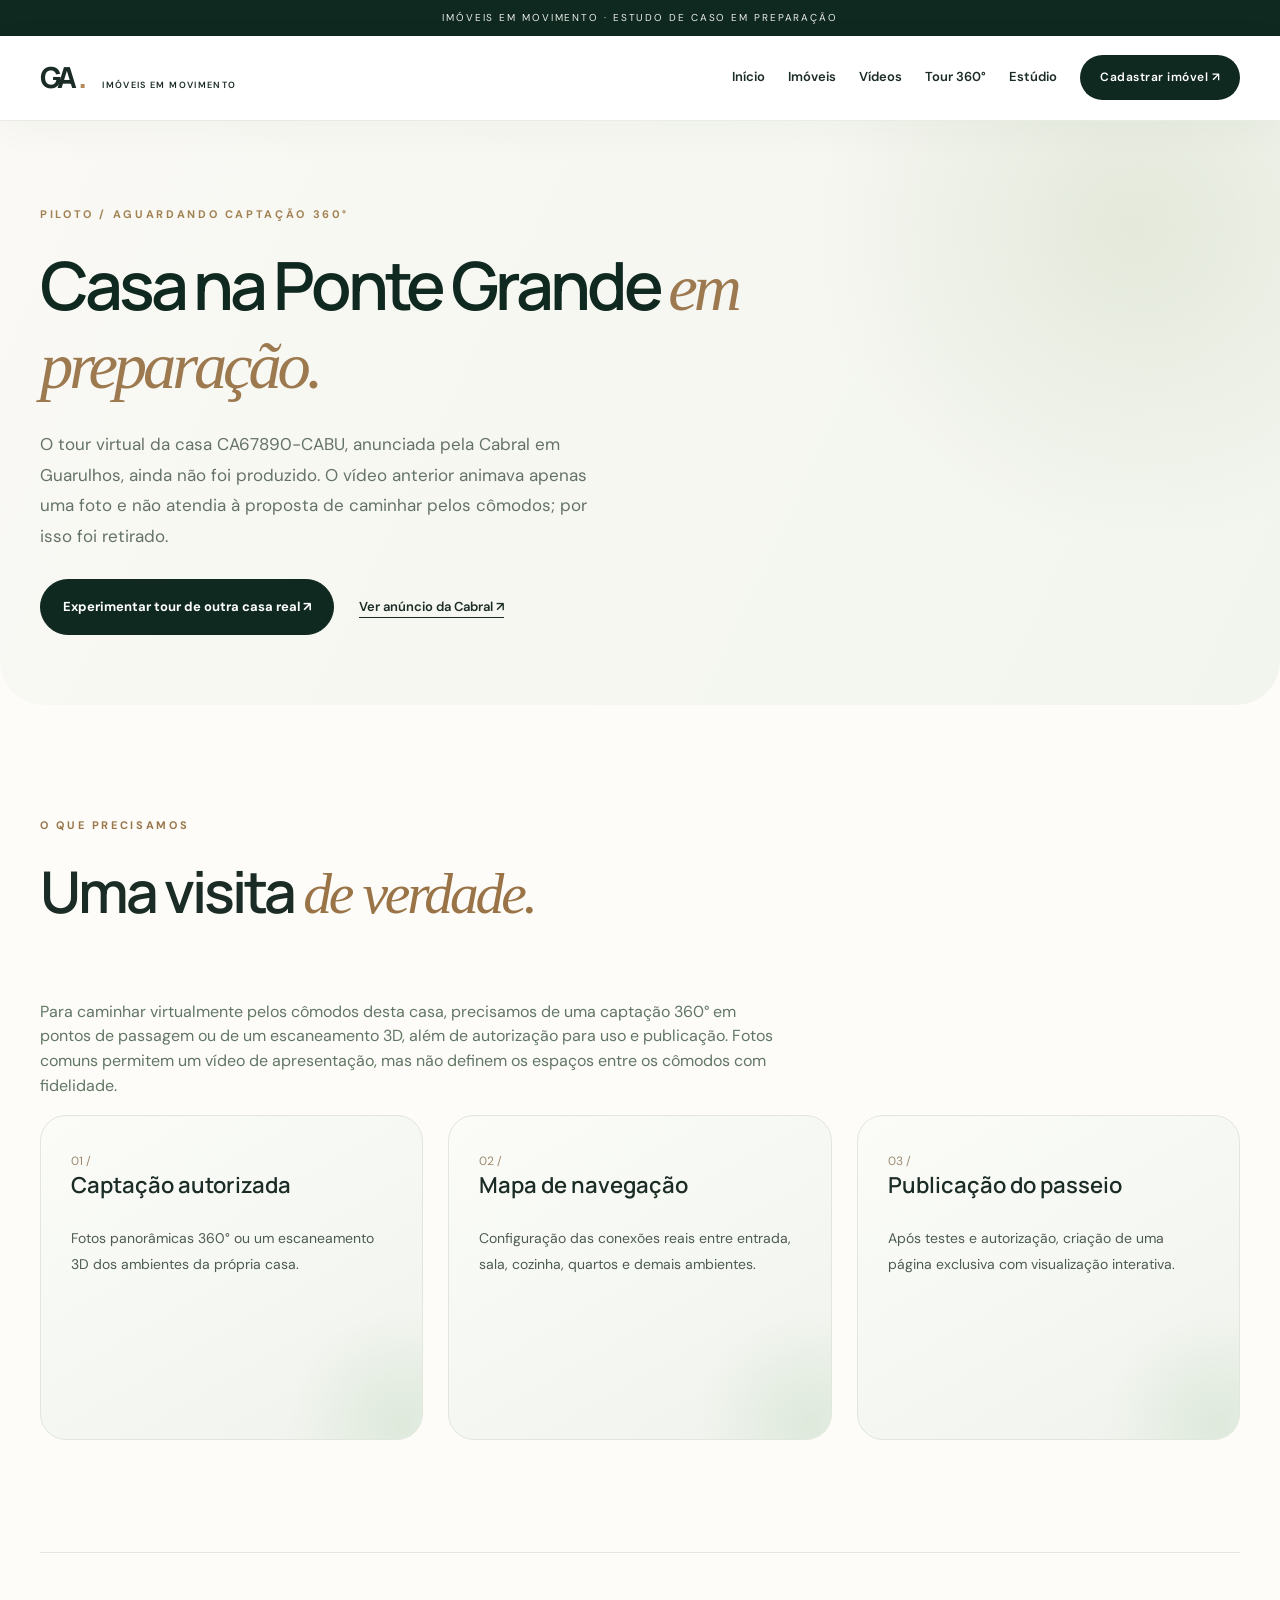
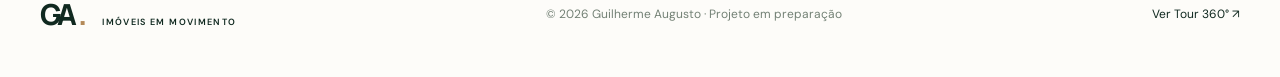
==== commit aa61d017: "fix: remove demonstracao Cabral que nao representa caminhada real" ====
--- a/cabral-ponte-grande.html
+++ b/cabral-ponte-grande.html
@@ -1,57 +1 @@
-<!doctype html>
-<html lang="pt-BR"><head>
-<meta charset="utf-8"><meta name="viewport" content="width=device-width,initial-scale=1">
-<meta name="theme-color" content="#102920"><meta name="description" content="Prévia animada com fotografia original e dados verificados do imóvel da Cabral Negócios Imobiliários, Ponte Grande, Guarulhos.">
-<title>Casa real da Cabral · Teste de apresentação | Imóveis em Movimento</title>
-<link rel="icon" href="assets/favicon.svg" type="image/svg+xml">
-<link rel="stylesheet" href="css/styles.css"><link rel="stylesheet" href="css/showcase.css"><link rel="stylesheet" href="css/cabral.css">
-<script defer src="js/app.js"></script><script defer src="js/cabral.js"></script>
-</head><body>
-<a class="skip" href="#main">Ir para o conteúdo</a>
-<div class="announcement">IMÓVEIS EM MOVIMENTO · ESTUDO DE CASO COM IMÓVEL REAL</div>
-<header class="nav-shell"><div class="wrap nav"><a href="index.html" class="logo" aria-label="Imóveis em Movimento, início">GA<span>.</span><small>IMÓVEIS EM MOVIMENTO</small></a><button class="menu-toggle" aria-label="Abrir navegação" aria-expanded="false">☰</button><nav class="nav-links" aria-label="Navegação principal"><a href="index.html">Início</a><a href="imoveis.html">Imóveis</a><a href="videos.html">Vídeos</a><a href="tour-virtual.html">Tour 360°</a><a href="estudio.html">Estúdio</a><a href="cadastrar.html" class="nav-cta">Cadastrar imóvel ↗</a></nav></div></header>
-<main id="main">
-<section class="cabral-header"><div class="wrap cabral-header-inner">
-<div><div class="eyebrow light">PROJETO PILOTO · IMÓVEL REAL</div>
-<h1>Uma casa de verdade.<br><em>Uma apresentação em movimento.</em></h1>
-<p>A primeira experiência feita com uma fotografia verificável da propriedade anunciada pela Cabral, no bairro Ponte Grande, Guarulhos. Esta versão utiliza apenas um enquadramento original, sem imagens de outras casas.</p>
-<div class="cabral-hero-actions"><a href="#player" class="btn btn-light">Ver prévia animada ↓</a><a href="https://www.cabralimobiliaria.com/imovel/casa-guarulhos-2-quartos/CA67890-CABU" class="cabral-text-link" target="_blank" rel="noopener noreferrer">Anúncio original ↗</a></div></div>
-<div class="cabral-index"><span>CA67890-CABU</span><strong>Guarulhos<br>Ponte Grande</strong><small>Fotografia do anúncio original · teste não oficial</small></div></div></section>
-<section class="cabral-main wrap" id="player">
-<div class="cabral-topline"><div><div class="eyebrow">01 / PRÉVIA VISUAL</div><h2>Veja a casa <em>em movimento.</em></h2><p>Uma animação feita diretamente nesta página, usando a única fotografia da propriedade que conseguimos acessar. Não é um MP4 nem um passeio 3D pelo interior.</p></div>
-<span class="cabral-tag">PRÉVIA COM 1 FOTO ORIGINAL</span></div>
-<div class="cabral-film-shell" id="cabral-film-shell">
-<div class="cabral-film" id="cabral-film" role="group" aria-label="Apresentação animada de um imóvel real da Cabral">
-<img id="cabral-photo" src="https://www.chavesnamao.com.br/imn/0850x0450/N/60/imoveis/1340374/44616697/sp-guarulhos-ponte-grande-rua-manoel-martins-novo-casa-sobrado-a-venda-2-quartos-6a54d4c6-1.jpg" alt="Área coberta e garagem da casa da Cabral, Ponte Grande, Guarulhos, com piso cerâmico, pilares e portões" fetchpriority="high">
-<div id="cabral-photo-fallback" class="cabral-photo-fallback" hidden><span>FOTO ORIGINAL INDISPONÍVEL</span><p>O portal da imobiliária pode bloquear a imagem incorporada. Abra a fotografia diretamente na fonte.</p><a href="https://www.chavesnamao.com.br/imn/0850x0450/N/60/imoveis/1340374/44616697/sp-guarulhos-ponte-grande-rua-manoel-martins-novo-casa-sobrado-a-venda-2-quartos-6a54d4c6-1.jpg" target="_blank" rel="noopener noreferrer">Abrir fotografia original ↗</a></div>
-<div class="cabral-film-overlay"></div>
-<div class="cabral-film-corner"><span class="cabral-record-dot"></span> IMÓVEL REAL · TESTE VISUAL</div>
-<div class="cabral-film-sequence" id="cabral-film-sequence" aria-live="polite">
-<div id="cabral-film-kicker">CABRAL NEGÓCIOS IMOBILIÁRIOS</div><strong id="cabral-film-headline">Casa na Ponte Grande</strong><span id="cabral-film-subheadline">Guarulhos · São Paulo</span>
-</div>
-<div class="cabral-photo-source">FOTO DO ANÚNCIO ORIGINAL · CRÉDITO: CABRAL NEGÓCIOS IMOBILIÁRIOS</div>
-<button type="button" class="cabral-play-cover" id="cabral-start" aria-label="Iniciar apresentação animada"><span>▶</span><strong>Reproduzir apresentação</strong><small>20 segundos · sem áudio</small></button>
-</div>
-<div class="cabral-film-controls">
-<button type="button" id="cabral-toggle" class="cabral-toggle">▶ Reproduzir</button>
-<div class="cabral-progress" aria-label="Progresso da apresentação"><div id="cabral-progress"></div></div>
-<span id="cabral-clock">00:00 / 00:20</span>
-<button type="button" id="cabral-restart" class="cabral-restart">↻ Reiniciar</button>
-</div></div>
-<div class="cabral-notice"><strong>O que este teste realmente mostra:</strong> um movimento suave sobre uma foto autêntica do imóvel, acompanhado dos dados do anúncio. Não simula entrar em cômodos que não foram fotografados. A imagem é exibida a partir do servidor do portal de origem, e o acesso pode ser bloqueado. Antes de fazer uma divulgação comercial ou armazenar cópias, precisamos de autorização para uso das fotografias.</div>
-<div class="cabral-facts">
-<article><span>ÁREA ANUNCIADA</span><strong>338 m²</strong></article>
-<article><span>QUARTOS</span><strong>2</strong></article>
-<article><span>BANHEIROS</span><strong>2</strong></article>
-<article><span>VAGAS</span><strong>5</strong></article>
-<article><span>PREÇO DO ANÚNCIO</span><strong>R$ 1.190.000</strong></article>
-</div>
-<div class="cabral-source-grid">
-<div><div class="eyebrow">02 / ORIGEM DO PROJETO</div><h2>Uma propriedade <em>identificada.</em></h2><p>Casa anunciada na Ponte Grande, Guarulhos/SP, referência <strong>CA67890-CABU</strong>. Os números acima foram conferidos no anúncio; informações podem mudar e devem ser validadas diretamente com a imobiliária.</p></div>
-<div class="cabral-source-card"><span>ANÚNCIO ORIGINAL</span><strong>Cabral Negócios Imobiliários</strong><p>Para conferir os outros ambientes, veja as fotografias disponíveis na galeria da imobiliária. Ainda não temos os arquivos necessários para gerar uma visita completa.</p><a href="https://www.cabralimobiliaria.com/imovel/casa-guarulhos-2-quartos/CA67890-CABU" target="_blank" rel="noopener noreferrer">Abrir na Cabral ↗</a><a href="https://www.chavesnamao.com.br/imovel/casa-a-venda-2-quartos-com-garagem-sp-guarulhos-ponte-grande-338m2-RS1190000/id-44616697/" target="_blank" rel="noopener noreferrer">Ver galeria alternativa ↗</a></div>
-</div>
-</section>
-<section class="cabral-next"><div class="wrap cabral-next-grid"><div><div class="eyebrow light">03 / PRÓXIMA ETAPA</div><h2>Para caminhar pela casa, <em>precisamos capturar a casa.</em></h2><p>Com 6–12 fotos originais autorizadas, fazemos um vídeo com transições reais entre ambientes. Para um passeio igual ao Street View, são necessários panoramas 360° ou uma digitalização 3D.</p></div><div class="cabral-next-links"><a class="btn btn-light" href="tour-virtual.html">Conhecer nosso tour 360° ↗</a><a href="videos.html">Voltar à galeria de vídeos ↗</a></div></div></section>
-</main>
-<footer><div class="wrap footer-row"><a href="index.html" class="logo footer-logo">GA<span>.</span><small>IMÓVEIS EM MOVIMENTO</small></a><span>© <span data-year></span> Guilherme Augusto · Estudo de caso não oficial</span><a href="videos.html">Voltar aos vídeos ↗</a></div></footer>
-</body></html>+<!doctype html><html lang="pt-BR"><head><meta charset="utf-8"><meta name="viewport" content="width=device-width,initial-scale=1"><meta name="theme-color" content="#102920"><meta name="description" content="Acompanhamento do piloto de tour virtual para a casa CA67890-CABU, da Cabral Negócios Imobiliários."><title>Casa Cabral — Tour em preparação | Imóveis em Movimento</title><link rel="icon" href="assets/favicon.svg" type="image/svg+xml"><link rel="stylesheet" href="css/styles.css"><link rel="stylesheet" href="css/showcase.css"><script defer src="js/app.js"></script></head><body><a class="skip" href="#main">Ir ao conteúdo</a><div class="announcement">IMÓVEIS EM MOVIMENTO · ESTUDO DE CASO EM PREPARAÇÃO</div><header class="nav-shell"><div class="wrap nav"><a href="index.html" class="logo">GA<span>.</span><small>IMÓVEIS EM MOVIMENTO</small></a><button class="menu-toggle" aria-label="Abrir navegação" aria-expanded="false">☰</button><nav class="nav-links"><a href="index.html">Início</a><a href="imoveis.html">Imóveis</a><a href="videos.html">Vídeos</a><a href="tour-virtual.html">Tour 360°</a><a href="estudio.html">Estúdio</a><a href="cadastrar.html" class="nav-cta">Cadastrar imóvel ↗</a></nav></div></header><main id="main"><section class="page-hero"><div class="wrap"><div class="eyebrow">PILOTO / AGUARDANDO CAPTAÇÃO 360°</div><h1>Casa na Ponte Grande <em>em preparação.</em></h1><p>O tour virtual da casa CA67890-CABU, anunciada pela Cabral em Guarulhos, ainda não foi produzido. O vídeo anterior animava apenas uma foto e não atendia à proposta de caminhar pelos cômodos; por isso foi retirado.</p><div class="page-hero-actions"><a href="tour-virtual.html#demonstracao" class="btn btn-dark">Experimentar tour de outra casa real ↗</a><a href="https://www.cabralimobiliaria.com/imovel/casa-guarulhos-2-quartos/CA67890-CABU" target="_blank" rel="noopener noreferrer" class="inline-link">Ver anúncio da Cabral ↗</a></div></div></section><section class="wrap section"><div class="section-heading"><div><div class="eyebrow">O QUE PRECISAMOS</div><h2>Uma visita <em>de verdade.</em></h2></div></div><p style="max-width:740px;color:#627664">Para caminhar virtualmente pelos cômodos desta casa, precisamos de uma captação 360° em pontos de passagem ou de um escaneamento 3D, além de autorização para uso e publicação. Fotos comuns permitem um vídeo de apresentação, mas não definem os espaços entre os cômodos com fidelidade.</p><div class="service-grid"><article><span>01 /</span><h3>Captação autorizada</h3><p>Fotos panorâmicas 360° ou um escaneamento 3D dos ambientes da própria casa.</p></article><article><span>02 /</span><h3>Mapa de navegação</h3><p>Configuração das conexões reais entre entrada, sala, cozinha, quartos e demais ambientes.</p></article><article><span>03 /</span><h3>Publicação do passeio</h3><p>Após testes e autorização, criação de uma página exclusiva com visualização interativa.</p></article></div></section></main><footer><div class="wrap footer-row"><a href="index.html" class="logo footer-logo">GA<span>.</span><small>IMÓVEIS EM MOVIMENTO</small></a><span>© <span data-year></span> Guilherme Augusto · Projeto em preparação</span><a href="tour-virtual.html">Ver Tour 360° ↗</a></div></footer></body></html>
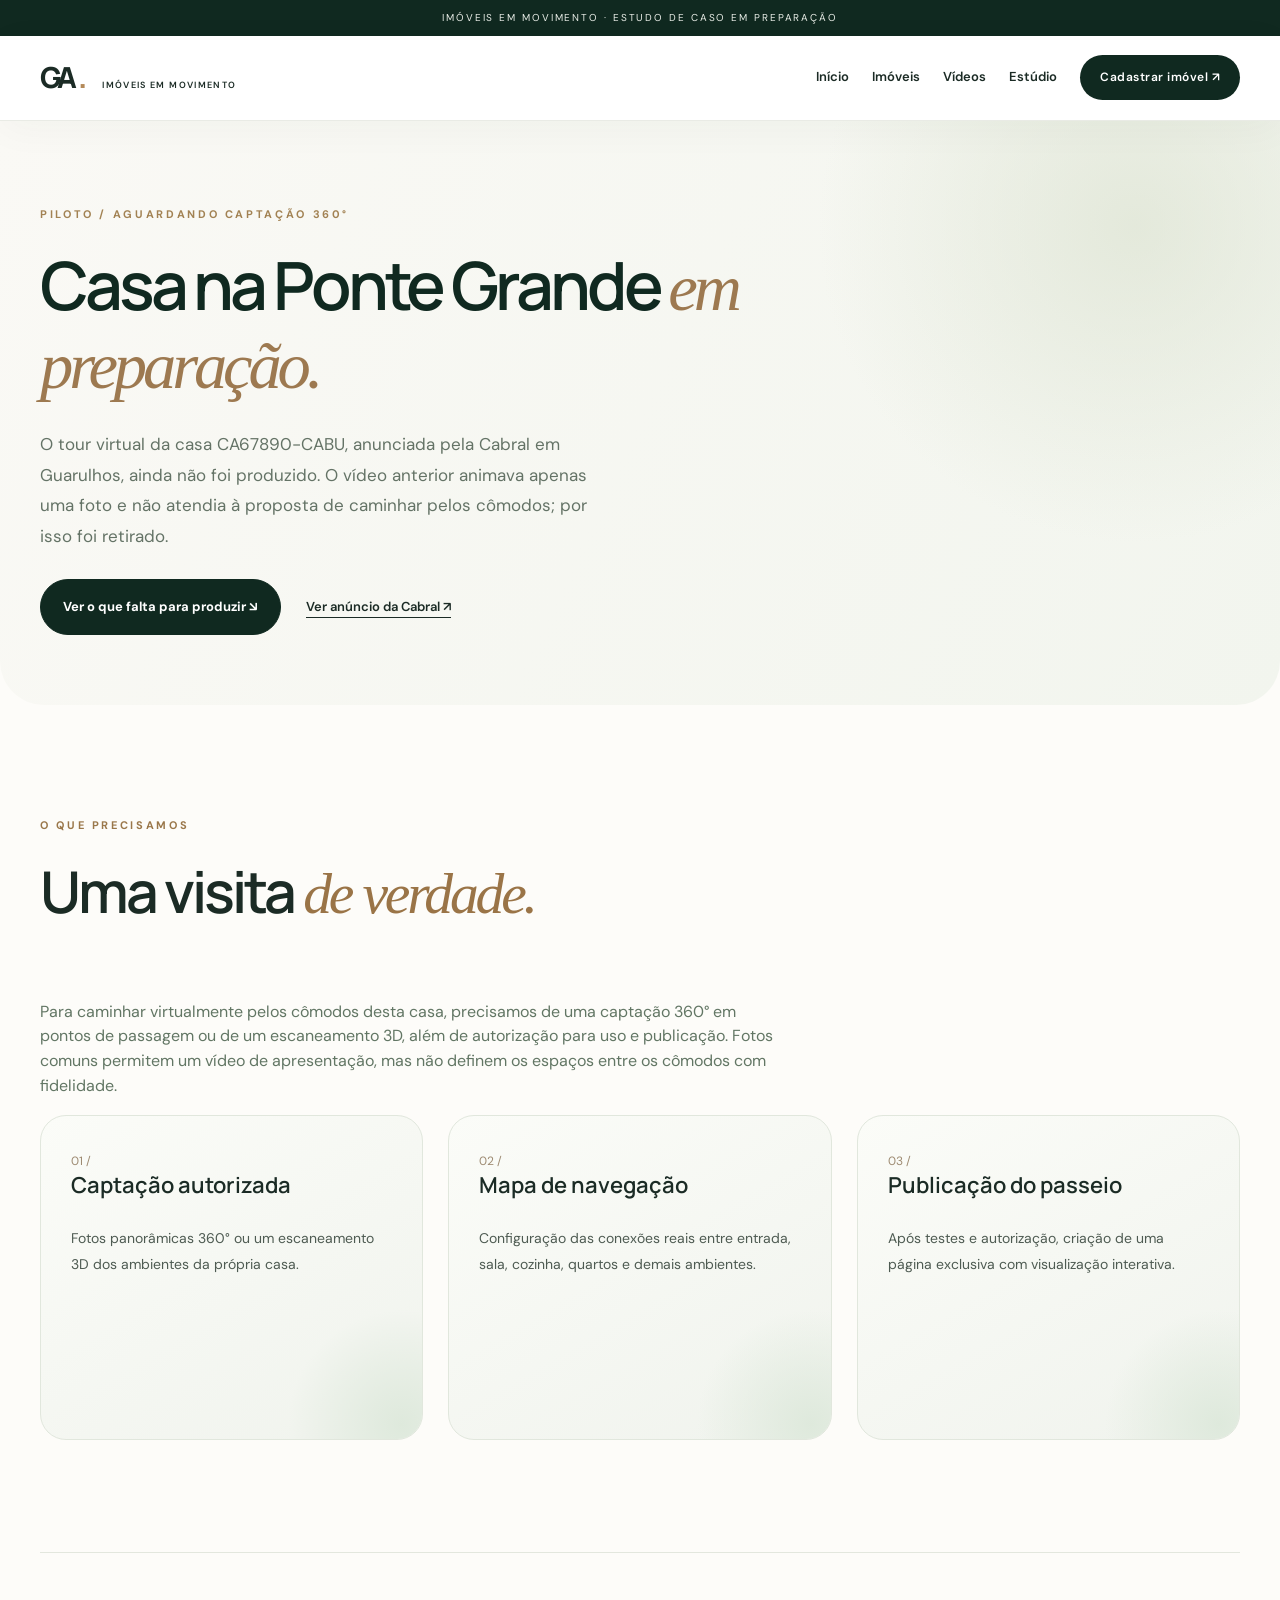
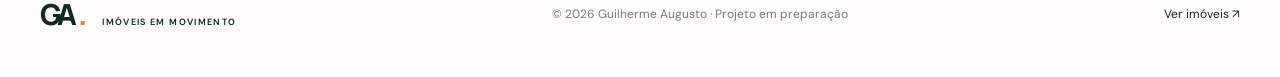
==== commit 2ca22eec: "fix: oculta tour 360 da navegacao ate existir fluxo real de producao" ====
--- a/cabral-ponte-grande.html
+++ b/cabral-ponte-grande.html
@@ -1 +1 @@
-<!doctype html><html lang="pt-BR"><head><meta charset="utf-8"><meta name="viewport" content="width=device-width,initial-scale=1"><meta name="theme-color" content="#102920"><meta name="description" content="Acompanhamento do piloto de tour virtual para a casa CA67890-CABU, da Cabral Negócios Imobiliários."><title>Casa Cabral — Tour em preparação | Imóveis em Movimento</title><link rel="icon" href="assets/favicon.svg" type="image/svg+xml"><link rel="stylesheet" href="css/styles.css"><link rel="stylesheet" href="css/showcase.css"><script defer src="js/app.js"></script></head><body><a class="skip" href="#main">Ir ao conteúdo</a><div class="announcement">IMÓVEIS EM MOVIMENTO · ESTUDO DE CASO EM PREPARAÇÃO</div><header class="nav-shell"><div class="wrap nav"><a href="index.html" class="logo">GA<span>.</span><small>IMÓVEIS EM MOVIMENTO</small></a><button class="menu-toggle" aria-label="Abrir navegação" aria-expanded="false">☰</button><nav class="nav-links"><a href="index.html">Início</a><a href="imoveis.html">Imóveis</a><a href="videos.html">Vídeos</a><a href="tour-virtual.html">Tour 360°</a><a href="estudio.html">Estúdio</a><a href="cadastrar.html" class="nav-cta">Cadastrar imóvel ↗</a></nav></div></header><main id="main"><section class="page-hero"><div class="wrap"><div class="eyebrow">PILOTO / AGUARDANDO CAPTAÇÃO 360°</div><h1>Casa na Ponte Grande <em>em preparação.</em></h1><p>O tour virtual da casa CA67890-CABU, anunciada pela Cabral em Guarulhos, ainda não foi produzido. O vídeo anterior animava apenas uma foto e não atendia à proposta de caminhar pelos cômodos; por isso foi retirado.</p><div class="page-hero-actions"><a href="tour-virtual.html#demonstracao" class="btn btn-dark">Experimentar tour de outra casa real ↗</a><a href="https://www.cabralimobiliaria.com/imovel/casa-guarulhos-2-quartos/CA67890-CABU" target="_blank" rel="noopener noreferrer" class="inline-link">Ver anúncio da Cabral ↗</a></div></div></section><section class="wrap section"><div class="section-heading"><div><div class="eyebrow">O QUE PRECISAMOS</div><h2>Uma visita <em>de verdade.</em></h2></div></div><p style="max-width:740px;color:#627664">Para caminhar virtualmente pelos cômodos desta casa, precisamos de uma captação 360° em pontos de passagem ou de um escaneamento 3D, além de autorização para uso e publicação. Fotos comuns permitem um vídeo de apresentação, mas não definem os espaços entre os cômodos com fidelidade.</p><div class="service-grid"><article><span>01 /</span><h3>Captação autorizada</h3><p>Fotos panorâmicas 360° ou um escaneamento 3D dos ambientes da própria casa.</p></article><article><span>02 /</span><h3>Mapa de navegação</h3><p>Configuração das conexões reais entre entrada, sala, cozinha, quartos e demais ambientes.</p></article><article><span>03 /</span><h3>Publicação do passeio</h3><p>Após testes e autorização, criação de uma página exclusiva com visualização interativa.</p></article></div></section></main><footer><div class="wrap footer-row"><a href="index.html" class="logo footer-logo">GA<span>.</span><small>IMÓVEIS EM MOVIMENTO</small></a><span>© <span data-year></span> Guilherme Augusto · Projeto em preparação</span><a href="tour-virtual.html">Ver Tour 360° ↗</a></div></footer></body></html>+<!doctype html><html lang="pt-BR"><head><meta charset="utf-8"><meta name="viewport" content="width=device-width,initial-scale=1"><meta name="theme-color" content="#102920"><meta name="description" content="Acompanhamento do piloto de tour virtual para a casa CA67890-CABU, da Cabral Negócios Imobiliários."><title>Casa Cabral — Tour em preparação | Imóveis em Movimento</title><link rel="icon" href="assets/favicon.svg" type="image/svg+xml"><link rel="stylesheet" href="css/styles.css"><link rel="stylesheet" href="css/showcase.css"><script defer src="js/app.js"></script></head><body><a class="skip" href="#main">Ir ao conteúdo</a><div class="announcement">IMÓVEIS EM MOVIMENTO · ESTUDO DE CASO EM PREPARAÇÃO</div><header class="nav-shell"><div class="wrap nav"><a href="index.html" class="logo">GA<span>.</span><small>IMÓVEIS EM MOVIMENTO</small></a><button class="menu-toggle" aria-label="Abrir navegação" aria-expanded="false">☰</button><nav class="nav-links"><a href="index.html">Início</a><a href="imoveis.html">Imóveis</a><a href="videos.html">Vídeos</a><a href="estudio.html">Estúdio</a><a href="cadastrar.html" class="nav-cta">Cadastrar imóvel ↗</a></nav></div></header><main id="main"><section class="page-hero"><div class="wrap"><div class="eyebrow">PILOTO / AGUARDANDO CAPTAÇÃO 360°</div><h1>Casa na Ponte Grande <em>em preparação.</em></h1><p>O tour virtual da casa CA67890-CABU, anunciada pela Cabral em Guarulhos, ainda não foi produzido. O vídeo anterior animava apenas uma foto e não atendia à proposta de caminhar pelos cômodos; por isso foi retirado.</p><div class="page-hero-actions"><a href="#requisitos" class="btn btn-dark">Ver o que falta para produzir ↘</a><a href="https://www.cabralimobiliaria.com/imovel/casa-guarulhos-2-quartos/CA67890-CABU" target="_blank" rel="noopener noreferrer" class="inline-link">Ver anúncio da Cabral ↗</a></div></div></section><section class="wrap section" id="requisitos"><div class="section-heading"><div><div class="eyebrow">O QUE PRECISAMOS</div><h2>Uma visita <em>de verdade.</em></h2></div></div><p style="max-width:740px;color:#627664">Para caminhar virtualmente pelos cômodos desta casa, precisamos de uma captação 360° em pontos de passagem ou de um escaneamento 3D, além de autorização para uso e publicação. Fotos comuns permitem um vídeo de apresentação, mas não definem os espaços entre os cômodos com fidelidade.</p><div class="service-grid"><article><span>01 /</span><h3>Captação autorizada</h3><p>Fotos panorâmicas 360° ou um escaneamento 3D dos ambientes da própria casa.</p></article><article><span>02 /</span><h3>Mapa de navegação</h3><p>Configuração das conexões reais entre entrada, sala, cozinha, quartos e demais ambientes.</p></article><article><span>03 /</span><h3>Publicação do passeio</h3><p>Após testes e autorização, criação de uma página exclusiva com visualização interativa.</p></article></div></section></main><footer><div class="wrap footer-row"><a href="index.html" class="logo footer-logo">GA<span>.</span><small>IMÓVEIS EM MOVIMENTO</small></a><span>© <span data-year></span> Guilherme Augusto · Projeto em preparação</span><a href="imoveis.html">Ver imóveis ↗</a></div></footer></body></html>
--- a/css/showcase.css
+++ b/css/showcase.css
@@ -195,3 +195,7 @@
 .cabral-feature .btn{white-space:nowrap}
 .cabral-feature-video{margin-top:45px;margin-bottom:0}
 @media(max-width:710px){.cabral-feature{padding:23px;flex-direction:column;align-items:flex-start;gap:20px}.cabral-feature .btn{width:100%;justify-content:center}.cabral-feature-video{margin-top:25px}}
+
+/* Ajuste de fase: somente tres atalhos operacionais enquanto o tour imersivo nao estiver pronto */
+.quick-paths{grid-template-columns:repeat(3,minmax(0,1fr))}
+@media(max-width:780px){.quick-paths{grid-template-columns:1fr}}
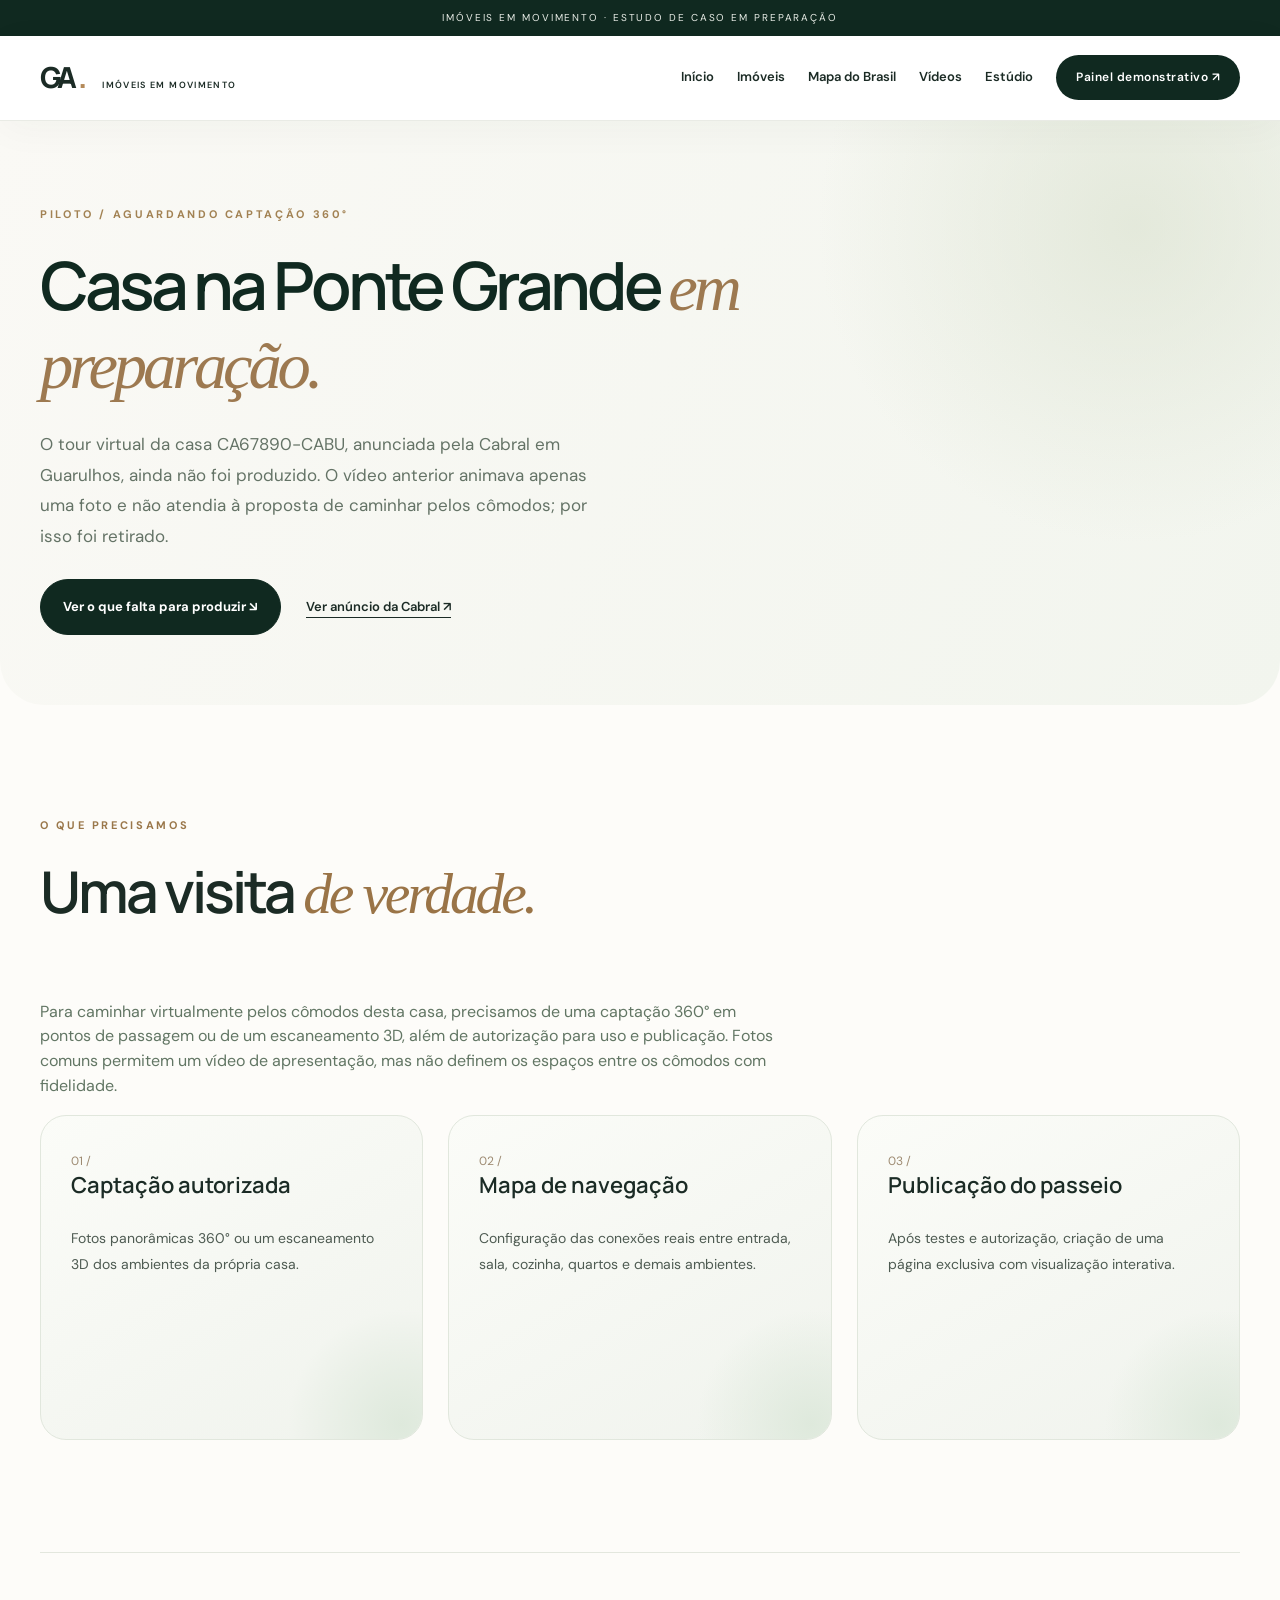
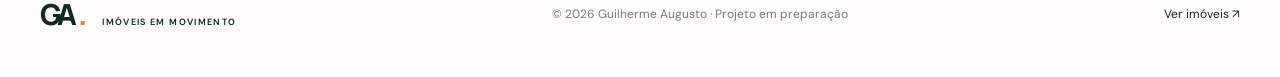
==== commit 2986589c: "feat: adiciona mapa do Brasil e geolocalizacao aproximada ao cadastro local" ====
--- a/cabral-ponte-grande.html
+++ b/cabral-ponte-grande.html
@@ -1 +1 @@
-<!doctype html><html lang="pt-BR"><head><meta charset="utf-8"><meta name="viewport" content="width=device-width,initial-scale=1"><meta name="theme-color" content="#102920"><meta name="description" content="Acompanhamento do piloto de tour virtual para a casa CA67890-CABU, da Cabral Negócios Imobiliários."><title>Casa Cabral — Tour em preparação | Imóveis em Movimento</title><link rel="icon" href="assets/favicon.svg" type="image/svg+xml"><link rel="stylesheet" href="css/styles.css"><link rel="stylesheet" href="css/showcase.css"><script defer src="js/app.js"></script></head><body><a class="skip" href="#main">Ir ao conteúdo</a><div class="announcement">IMÓVEIS EM MOVIMENTO · ESTUDO DE CASO EM PREPARAÇÃO</div><header class="nav-shell"><div class="wrap nav"><a href="index.html" class="logo">GA<span>.</span><small>IMÓVEIS EM MOVIMENTO</small></a><button class="menu-toggle" aria-label="Abrir navegação" aria-expanded="false">☰</button><nav class="nav-links"><a href="index.html">Início</a><a href="imoveis.html">Imóveis</a><a href="videos.html">Vídeos</a><a href="estudio.html">Estúdio</a><a href="cadastrar.html" class="nav-cta">Cadastrar imóvel ↗</a></nav></div></header><main id="main"><section class="page-hero"><div class="wrap"><div class="eyebrow">PILOTO / AGUARDANDO CAPTAÇÃO 360°</div><h1>Casa na Ponte Grande <em>em preparação.</em></h1><p>O tour virtual da casa CA67890-CABU, anunciada pela Cabral em Guarulhos, ainda não foi produzido. O vídeo anterior animava apenas uma foto e não atendia à proposta de caminhar pelos cômodos; por isso foi retirado.</p><div class="page-hero-actions"><a href="#requisitos" class="btn btn-dark">Ver o que falta para produzir ↘</a><a href="https://www.cabralimobiliaria.com/imovel/casa-guarulhos-2-quartos/CA67890-CABU" target="_blank" rel="noopener noreferrer" class="inline-link">Ver anúncio da Cabral ↗</a></div></div></section><section class="wrap section" id="requisitos"><div class="section-heading"><div><div class="eyebrow">O QUE PRECISAMOS</div><h2>Uma visita <em>de verdade.</em></h2></div></div><p style="max-width:740px;color:#627664">Para caminhar virtualmente pelos cômodos desta casa, precisamos de uma captação 360° em pontos de passagem ou de um escaneamento 3D, além de autorização para uso e publicação. Fotos comuns permitem um vídeo de apresentação, mas não definem os espaços entre os cômodos com fidelidade.</p><div class="service-grid"><article><span>01 /</span><h3>Captação autorizada</h3><p>Fotos panorâmicas 360° ou um escaneamento 3D dos ambientes da própria casa.</p></article><article><span>02 /</span><h3>Mapa de navegação</h3><p>Configuração das conexões reais entre entrada, sala, cozinha, quartos e demais ambientes.</p></article><article><span>03 /</span><h3>Publicação do passeio</h3><p>Após testes e autorização, criação de uma página exclusiva com visualização interativa.</p></article></div></section></main><footer><div class="wrap footer-row"><a href="index.html" class="logo footer-logo">GA<span>.</span><small>IMÓVEIS EM MOVIMENTO</small></a><span>© <span data-year></span> Guilherme Augusto · Projeto em preparação</span><a href="imoveis.html">Ver imóveis ↗</a></div></footer></body></html>+<!doctype html><html lang="pt-BR"><head><meta charset="utf-8"><meta name="viewport" content="width=device-width,initial-scale=1"><meta name="theme-color" content="#102920"><meta name="description" content="Acompanhamento do piloto de tour virtual para a casa CA67890-CABU, da Cabral Negócios Imobiliários."><title>Casa Cabral — Tour em preparação | Imóveis em Movimento</title><link rel="icon" href="assets/favicon.svg" type="image/svg+xml"><link rel="stylesheet" href="css/styles.css"><link rel="stylesheet" href="css/showcase.css"><script defer src="js/app.js"></script></head><body><a class="skip" href="#main">Ir ao conteúdo</a><div class="announcement">IMÓVEIS EM MOVIMENTO · ESTUDO DE CASO EM PREPARAÇÃO</div><header class="nav-shell"><div class="wrap nav"><a href="index.html" class="logo">GA<span>.</span><small>IMÓVEIS EM MOVIMENTO</small></a><button class="menu-toggle" aria-label="Abrir navegação" aria-expanded="false">☰</button><nav class="nav-links"><a href="index.html">Início</a><a href="imoveis.html">Imóveis</a><a href="mapa.html">Mapa do Brasil</a><a href="videos.html">Vídeos</a><a href="estudio.html">Estúdio</a><a href="cadastrar.html" class="nav-cta">Painel demonstrativo ↗</a></nav></div></header><main id="main"><section class="page-hero"><div class="wrap"><div class="eyebrow">PILOTO / AGUARDANDO CAPTAÇÃO 360°</div><h1>Casa na Ponte Grande <em>em preparação.</em></h1><p>O tour virtual da casa CA67890-CABU, anunciada pela Cabral em Guarulhos, ainda não foi produzido. O vídeo anterior animava apenas uma foto e não atendia à proposta de caminhar pelos cômodos; por isso foi retirado.</p><div class="page-hero-actions"><a href="#requisitos" class="btn btn-dark">Ver o que falta para produzir ↘</a><a href="https://www.cabralimobiliaria.com/imovel/casa-guarulhos-2-quartos/CA67890-CABU" target="_blank" rel="noopener noreferrer" class="inline-link">Ver anúncio da Cabral ↗</a></div></div></section><section class="wrap section" id="requisitos"><div class="section-heading"><div><div class="eyebrow">O QUE PRECISAMOS</div><h2>Uma visita <em>de verdade.</em></h2></div></div><p style="max-width:740px;color:#627664">Para caminhar virtualmente pelos cômodos desta casa, precisamos de uma captação 360° em pontos de passagem ou de um escaneamento 3D, além de autorização para uso e publicação. Fotos comuns permitem um vídeo de apresentação, mas não definem os espaços entre os cômodos com fidelidade.</p><div class="service-grid"><article><span>01 /</span><h3>Captação autorizada</h3><p>Fotos panorâmicas 360° ou um escaneamento 3D dos ambientes da própria casa.</p></article><article><span>02 /</span><h3>Mapa de navegação</h3><p>Configuração das conexões reais entre entrada, sala, cozinha, quartos e demais ambientes.</p></article><article><span>03 /</span><h3>Publicação do passeio</h3><p>Após testes e autorização, criação de uma página exclusiva com visualização interativa.</p></article></div></section></main><footer><div class="wrap footer-row"><a href="index.html" class="logo footer-logo">GA<span>.</span><small>IMÓVEIS EM MOVIMENTO</small></a><span>© <span data-year></span> Guilherme Augusto · Projeto em preparação</span><a href="imoveis.html">Ver imóveis ↗</a></div></footer></body></html>
--- a/css/showcase.css
+++ b/css/showcase.css
@@ -199,3 +199,10 @@
 /* Ajuste de fase: somente tres atalhos operacionais enquanto o tour imersivo nao estiver pronto */
 .quick-paths{grid-template-columns:repeat(3,minmax(0,1fr))}
 @media(max-width:780px){.quick-paths{grid-template-columns:1fr}}
+
+/* Mapa do Brasil: atalhos e navegacao estendida */
+.quick-paths{grid-template-columns:repeat(4,minmax(0,1fr))}
+.quick-paths a{padding:18px 15px;font-size:12px}
+@media(min-width:691px) and (max-width:1200px){.nav-links{gap:13px;font-size:11px}.nav .nav-cta{padding:10px 13px}}
+@media(max-width:1000px){.quick-paths{grid-template-columns:repeat(2,minmax(0,1fr))}}
+@media(max-width:580px){.quick-paths{grid-template-columns:1fr}}
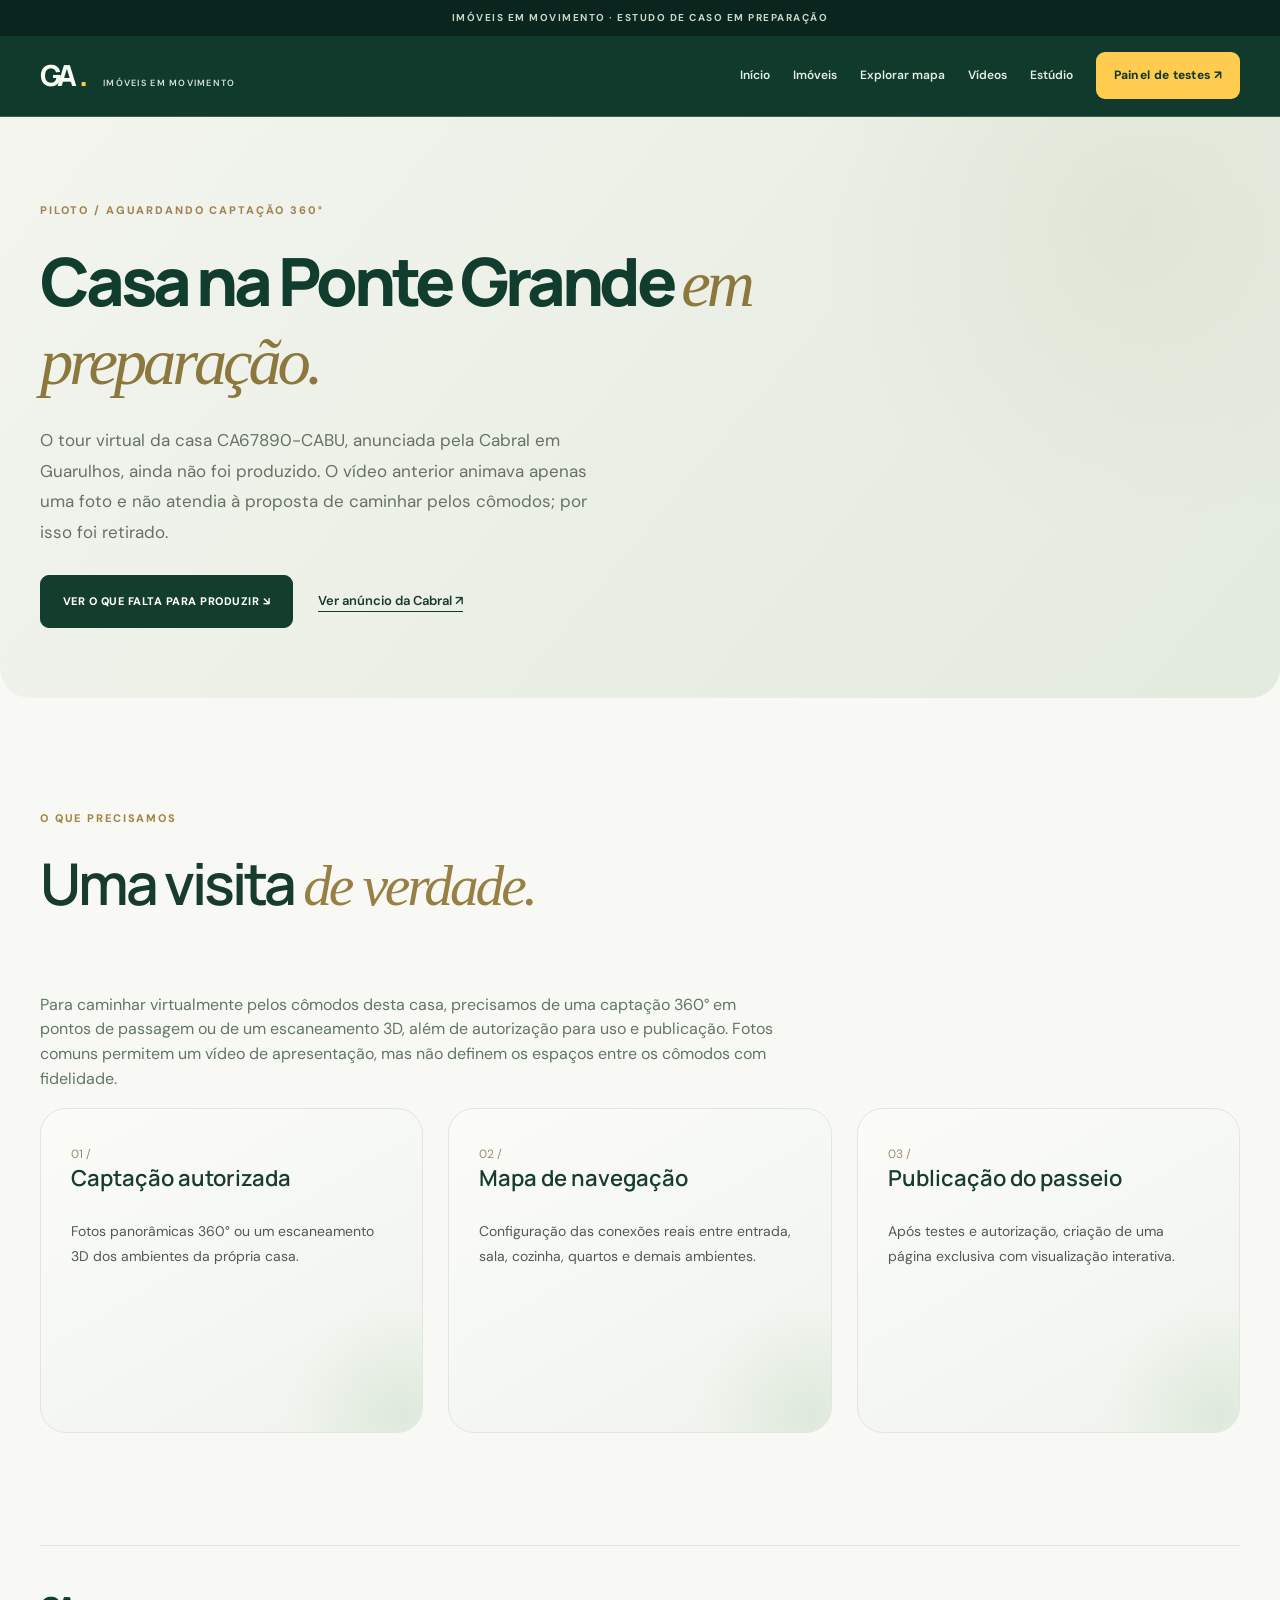
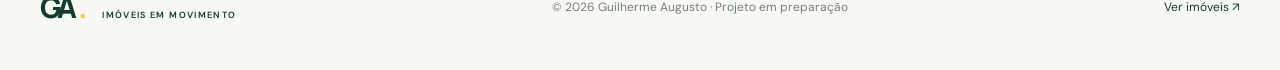
==== commit b741586c: "feat: redesign imobiliario inspirado em exploracao GTA com mapa protagonista" ====
--- a/cabral-ponte-grande.html
+++ b/cabral-ponte-grande.html
@@ -1 +1 @@
-<!doctype html><html lang="pt-BR"><head><meta charset="utf-8"><meta name="viewport" content="width=device-width,initial-scale=1"><meta name="theme-color" content="#102920"><meta name="description" content="Acompanhamento do piloto de tour virtual para a casa CA67890-CABU, da Cabral Negócios Imobiliários."><title>Casa Cabral — Tour em preparação | Imóveis em Movimento</title><link rel="icon" href="assets/favicon.svg" type="image/svg+xml"><link rel="stylesheet" href="css/styles.css"><link rel="stylesheet" href="css/showcase.css"><script defer src="js/app.js"></script></head><body><a class="skip" href="#main">Ir ao conteúdo</a><div class="announcement">IMÓVEIS EM MOVIMENTO · ESTUDO DE CASO EM PREPARAÇÃO</div><header class="nav-shell"><div class="wrap nav"><a href="index.html" class="logo">GA<span>.</span><small>IMÓVEIS EM MOVIMENTO</small></a><button class="menu-toggle" aria-label="Abrir navegação" aria-expanded="false">☰</button><nav class="nav-links"><a href="index.html">Início</a><a href="imoveis.html">Imóveis</a><a href="mapa.html">Mapa do Brasil</a><a href="videos.html">Vídeos</a><a href="estudio.html">Estúdio</a><a href="cadastrar.html" class="nav-cta">Painel demonstrativo ↗</a></nav></div></header><main id="main"><section class="page-hero"><div class="wrap"><div class="eyebrow">PILOTO / AGUARDANDO CAPTAÇÃO 360°</div><h1>Casa na Ponte Grande <em>em preparação.</em></h1><p>O tour virtual da casa CA67890-CABU, anunciada pela Cabral em Guarulhos, ainda não foi produzido. O vídeo anterior animava apenas uma foto e não atendia à proposta de caminhar pelos cômodos; por isso foi retirado.</p><div class="page-hero-actions"><a href="#requisitos" class="btn btn-dark">Ver o que falta para produzir ↘</a><a href="https://www.cabralimobiliaria.com/imovel/casa-guarulhos-2-quartos/CA67890-CABU" target="_blank" rel="noopener noreferrer" class="inline-link">Ver anúncio da Cabral ↗</a></div></div></section><section class="wrap section" id="requisitos"><div class="section-heading"><div><div class="eyebrow">O QUE PRECISAMOS</div><h2>Uma visita <em>de verdade.</em></h2></div></div><p style="max-width:740px;color:#627664">Para caminhar virtualmente pelos cômodos desta casa, precisamos de uma captação 360° em pontos de passagem ou de um escaneamento 3D, além de autorização para uso e publicação. Fotos comuns permitem um vídeo de apresentação, mas não definem os espaços entre os cômodos com fidelidade.</p><div class="service-grid"><article><span>01 /</span><h3>Captação autorizada</h3><p>Fotos panorâmicas 360° ou um escaneamento 3D dos ambientes da própria casa.</p></article><article><span>02 /</span><h3>Mapa de navegação</h3><p>Configuração das conexões reais entre entrada, sala, cozinha, quartos e demais ambientes.</p></article><article><span>03 /</span><h3>Publicação do passeio</h3><p>Após testes e autorização, criação de uma página exclusiva com visualização interativa.</p></article></div></section></main><footer><div class="wrap footer-row"><a href="index.html" class="logo footer-logo">GA<span>.</span><small>IMÓVEIS EM MOVIMENTO</small></a><span>© <span data-year></span> Guilherme Augusto · Projeto em preparação</span><a href="imoveis.html">Ver imóveis ↗</a></div></footer></body></html>+<!doctype html><html lang="pt-BR"><head><meta charset="utf-8"><meta name="viewport" content="width=device-width,initial-scale=1"><meta name="theme-color" content="#102920"><meta name="description" content="Acompanhamento do piloto de tour virtual para a casa CA67890-CABU, da Cabral Negócios Imobiliários."><title>Casa Cabral — Tour em preparação | Imóveis em Movimento</title><link rel="icon" href="assets/favicon.svg" type="image/svg+xml"><link rel="stylesheet" href="css/styles.css"><link rel="stylesheet" href="css/showcase.css"><link rel="stylesheet" href="css/realty-theme.css"><script defer src="js/app.js"></script></head><body><a class="skip" href="#main">Ir ao conteúdo</a><div class="announcement">IMÓVEIS EM MOVIMENTO · ESTUDO DE CASO EM PREPARAÇÃO</div><header class="nav-shell"><div class="wrap nav"><a href="index.html" class="logo">GA<span>.</span><small>IMÓVEIS EM MOVIMENTO</small></a><button class="menu-toggle" aria-label="Abrir navegação" aria-expanded="false">☰</button><nav class="nav-links"><a href="index.html">Início</a><a href="imoveis.html">Imóveis</a><a href="mapa.html">Explorar mapa</a><a href="videos.html">Vídeos</a><a href="estudio.html">Estúdio</a><a href="cadastrar.html" class="nav-cta">Painel de testes ↗</a></nav></div></header><main id="main"><section class="page-hero"><div class="wrap"><div class="eyebrow">PILOTO / AGUARDANDO CAPTAÇÃO 360°</div><h1>Casa na Ponte Grande <em>em preparação.</em></h1><p>O tour virtual da casa CA67890-CABU, anunciada pela Cabral em Guarulhos, ainda não foi produzido. O vídeo anterior animava apenas uma foto e não atendia à proposta de caminhar pelos cômodos; por isso foi retirado.</p><div class="page-hero-actions"><a href="#requisitos" class="btn btn-dark">Ver o que falta para produzir ↘</a><a href="https://www.cabralimobiliaria.com/imovel/casa-guarulhos-2-quartos/CA67890-CABU" target="_blank" rel="noopener noreferrer" class="inline-link">Ver anúncio da Cabral ↗</a></div></div></section><section class="wrap section" id="requisitos"><div class="section-heading"><div><div class="eyebrow">O QUE PRECISAMOS</div><h2>Uma visita <em>de verdade.</em></h2></div></div><p style="max-width:740px;color:#627664">Para caminhar virtualmente pelos cômodos desta casa, precisamos de uma captação 360° em pontos de passagem ou de um escaneamento 3D, além de autorização para uso e publicação. Fotos comuns permitem um vídeo de apresentação, mas não definem os espaços entre os cômodos com fidelidade.</p><div class="service-grid"><article><span>01 /</span><h3>Captação autorizada</h3><p>Fotos panorâmicas 360° ou um escaneamento 3D dos ambientes da própria casa.</p></article><article><span>02 /</span><h3>Mapa de navegação</h3><p>Configuração das conexões reais entre entrada, sala, cozinha, quartos e demais ambientes.</p></article><article><span>03 /</span><h3>Publicação do passeio</h3><p>Após testes e autorização, criação de uma página exclusiva com visualização interativa.</p></article></div></section></main><footer><div class="wrap footer-row"><a href="index.html" class="logo footer-logo">GA<span>.</span><small>IMÓVEIS EM MOVIMENTO</small></a><span>© <span data-year></span> Guilherme Augusto · Projeto em preparação</span><a href="imoveis.html">Ver imóveis ↗</a></div></footer></body></html>
--- a/css/realty-theme.css
+++ b/css/realty-theme.css
@@ -0,0 +1,71 @@
+/* Identidade Imóveis em Movimento · mapa como protagonista
+   Referência de UX: categorias, marcadores e catálogo de imóveis do mercado de jogos.
+   Arte, logos e assets próprios. Não usa conteúdo de jogos. */
+:root{--dark:#113d2f;--green:#154734;--gold:#f5c64a;--sand:#eff0e8;--ink:#15372a;--line:#d6dfd2}
+body{background:#f8f9f4;color:#173c2d}
+.announcement{background:#09251e;color:#c9d7c8;font-weight:700;letter-spacing:.15em}
+.nav-shell{background:#103a2c;box-shadow:none;border-bottom:1px solid #39634b}
+.nav{height:80px}
+.nav .logo{color:#fbfff5;font-weight:800;letter-spacing:-.09em}
+.nav .logo span{color:#ffce52}
+.nav .logo small{color:#d7e2d8;letter-spacing:.14em}
+.nav-links{gap:23px;font-size:12px}
+.nav-links a:not(.nav-cta){color:#e3eee2}
+.nav-links a:not(.nav-cta):hover,.nav-links a[aria-current="page"]{color:#ffcc4f}
+.nav-cta{background:#ffcc50!important;color:#123928!important;border-radius:9px;font-weight:800;letter-spacing:.025em;padding:14px 18px}
+.nav-cta:hover{background:#ffe18b!important}
+.menu-toggle{color:#fff}
+.btn{border-radius:9px;font-weight:800;letter-spacing:.045em;text-transform:uppercase;font-size:11px;min-height:53px}
+.btn-dark{background:#133e2d;border-color:#133e2d}
+.btn-dark:hover{background:#226747}
+.btn-light{background:#ffcb4f;border-color:#ffcb4f;color:#10372a;box-shadow:0 16px 36px #0b261b3b}
+.btn-light:hover{background:#f9d879}
+.eyebrow{color:#a28443;font-weight:800;letter-spacing:.17em}
+.hero{margin:0;min-height:min(750px,calc(100svh - 110px));border-radius:0 0 30px 30px;box-shadow:none}
+.hero-shade{background:linear-gradient(96deg,rgba(5,32,22,.94),rgba(4,29,22,.76) 52%,rgba(16,49,30,.18))}
+.hero .hero-visual{animation:heroMove 24s ease-in-out infinite alternate}
+.hero-inner{padding:92px 0 80px}
+.hero h1{font-size:clamp(55px,6.7vw,108px);font-weight:800;max-width:940px;letter-spacing:-.076em;line-height:1.04}
+.hero h1 em{font:italic 400 1.03em Georgia,serif;color:#ffce53}
+.hero .eyebrow.light{color:#f2cc62}
+.hero p{color:#e3eee6;max-width:615px;font-size:17px}
+.hero-note{margin-top:89px;font-size:10px;max-width:590px;letter-spacing:.13em;color:#e7eadf}
+.hero .home-hero-strip{display:flex;align-items:center;gap:10px;margin-top:26px;flex-wrap:wrap}
+.home-hero-strip span{border:1px solid #a0b29a85;background:#1f4b3766;color:#e8f0e5;font-weight:700;letter-spacing:.09em;padding:9px 13px;border-radius:6px;font-size:9px}
+.quick-paths{gap:14px;position:relative;z-index:1;margin-top:-29px!important;margin-bottom:70px!important}
+.quick-paths a{background:#143e2e;color:#e9f0e4;border:1px solid #2b6345;border-radius:14px;box-shadow:0 12px 40px #204a2d29;padding:24px 19px!important;min-height:80px;font-weight:800!important;letter-spacing:.015em}
+.quick-paths a:hover{background:#235b3d;transform:translateY(-4px)}
+.quick-paths a span{color:#ffd66e}
+.home-map-banner{display:grid;grid-template-columns:minmax(0,1fr) auto;align-items:center;gap:30px;background:#ffce50;border:1px solid #dcae31;border-radius:22px;padding:32px 40px;margin-bottom:45px}
+.home-map-banner small{display:block;font-size:10px;letter-spacing:.16em;font-weight:800;color:#3a543b;margin-bottom:8px}
+.home-map-banner h2{font:800 clamp(25px,3.3vw,43px)/1.1 Manrope,sans-serif;letter-spacing:-.065em;margin:0 0 9px;color:#133c2f}
+.home-map-banner p{font-size:13px;margin:0;color:#425b43;line-height:1.65}
+.home-map-banner a{display:inline-flex;align-items:center;gap:28px;border-radius:10px;background:#153f2f;color:#fff;font-size:11px;font-weight:800;letter-spacing:.055em;white-space:nowrap;padding:18px 22px;box-shadow:0 8px 26px #2d4b2433}
+.home-map-banner a:hover{background:#236044}
+.section-intro{padding-top:85px}
+.intro-counters strong{color:#b38f44;font-weight:700}
+.showcase{background:#f0f1e9;border-radius:30px 30px 0 0}
+.section-heading h2 em,.section-intro h2 em,.invitation h2 em{color:#987f43}
+.project-image{border-radius:18px}
+.project-label{border-radius:7px;background:#ffce51;color:#19422e;font-weight:800}
+.project-meta h3{font-weight:800}
+.round-arrow{background:#153f2e;color:#fff}
+.round-arrow:hover{background:#246345;color:#fff}
+.page-hero{background:linear-gradient(130deg,#f3f5ee,#e3eade);border-radius:0 0 30px 30px}
+.page-hero h1{font-weight:800}
+.page-hero h1 em{color:#8c783d}
+.page-hero .btn-dark{border-radius:9px}
+.listing-card{border-radius:17px}
+.listing-card .listing-chip{background:#ffce50;color:#20452c;border-radius:7px}
+.listing-card .listing-content h3{font-weight:800}
+.admin-form,.admin-side{border-radius:19px}
+.admin-form .form-heading h2{font-weight:800}
+.admin-shell .admin-status{border-radius:14px}
+.nav-shell .nav-links.open{background:#123b2e;border:1px solid #31523a;box-shadow:0 18px 45px #092b2145}
+.nav-shell .nav-links.open>a:not(.nav-cta){color:#e6efe3}
+.nav-shell .nav-links.open>a[aria-current="page"]{color:#ffcf53}
+:focus-visible{outline:3px solid #ffcc50;outline-offset:3px}
+@media(max-width:1150px) and (min-width:691px){.nav-links{gap:11px;font-size:11px}.nav-cta{padding:11px 13px}.nav .logo small{margin-left:8px;font-size:8px}}
+@media(max-width:850px){.home-map-banner{grid-template-columns:1fr;gap:17px}}
+@media(max-width:690px){.hero{margin:0;min-height:600px;border-radius:0 0 20px 20px}.hero h1{font-size:clamp(48px,12vw,66px)}.hero-inner{padding:65px 0}.hero-note{margin-top:65px}.hero .home-hero-strip{gap:6px}.home-hero-strip span{padding:7px;font-size:8px}.quick-paths{margin-top:14px!important;margin-bottom:30px!important}.quick-paths a{min-height:64px;padding:17px!important}.home-map-banner{padding:24px;margin-bottom:15px}.home-map-banner a{white-space:normal;justify-content:space-between}.section-intro{padding-top:60px}.nav-shell .nav-links{top:74px}}
+@media(prefers-reduced-motion:reduce){.hero .hero-visual{animation:none}}
